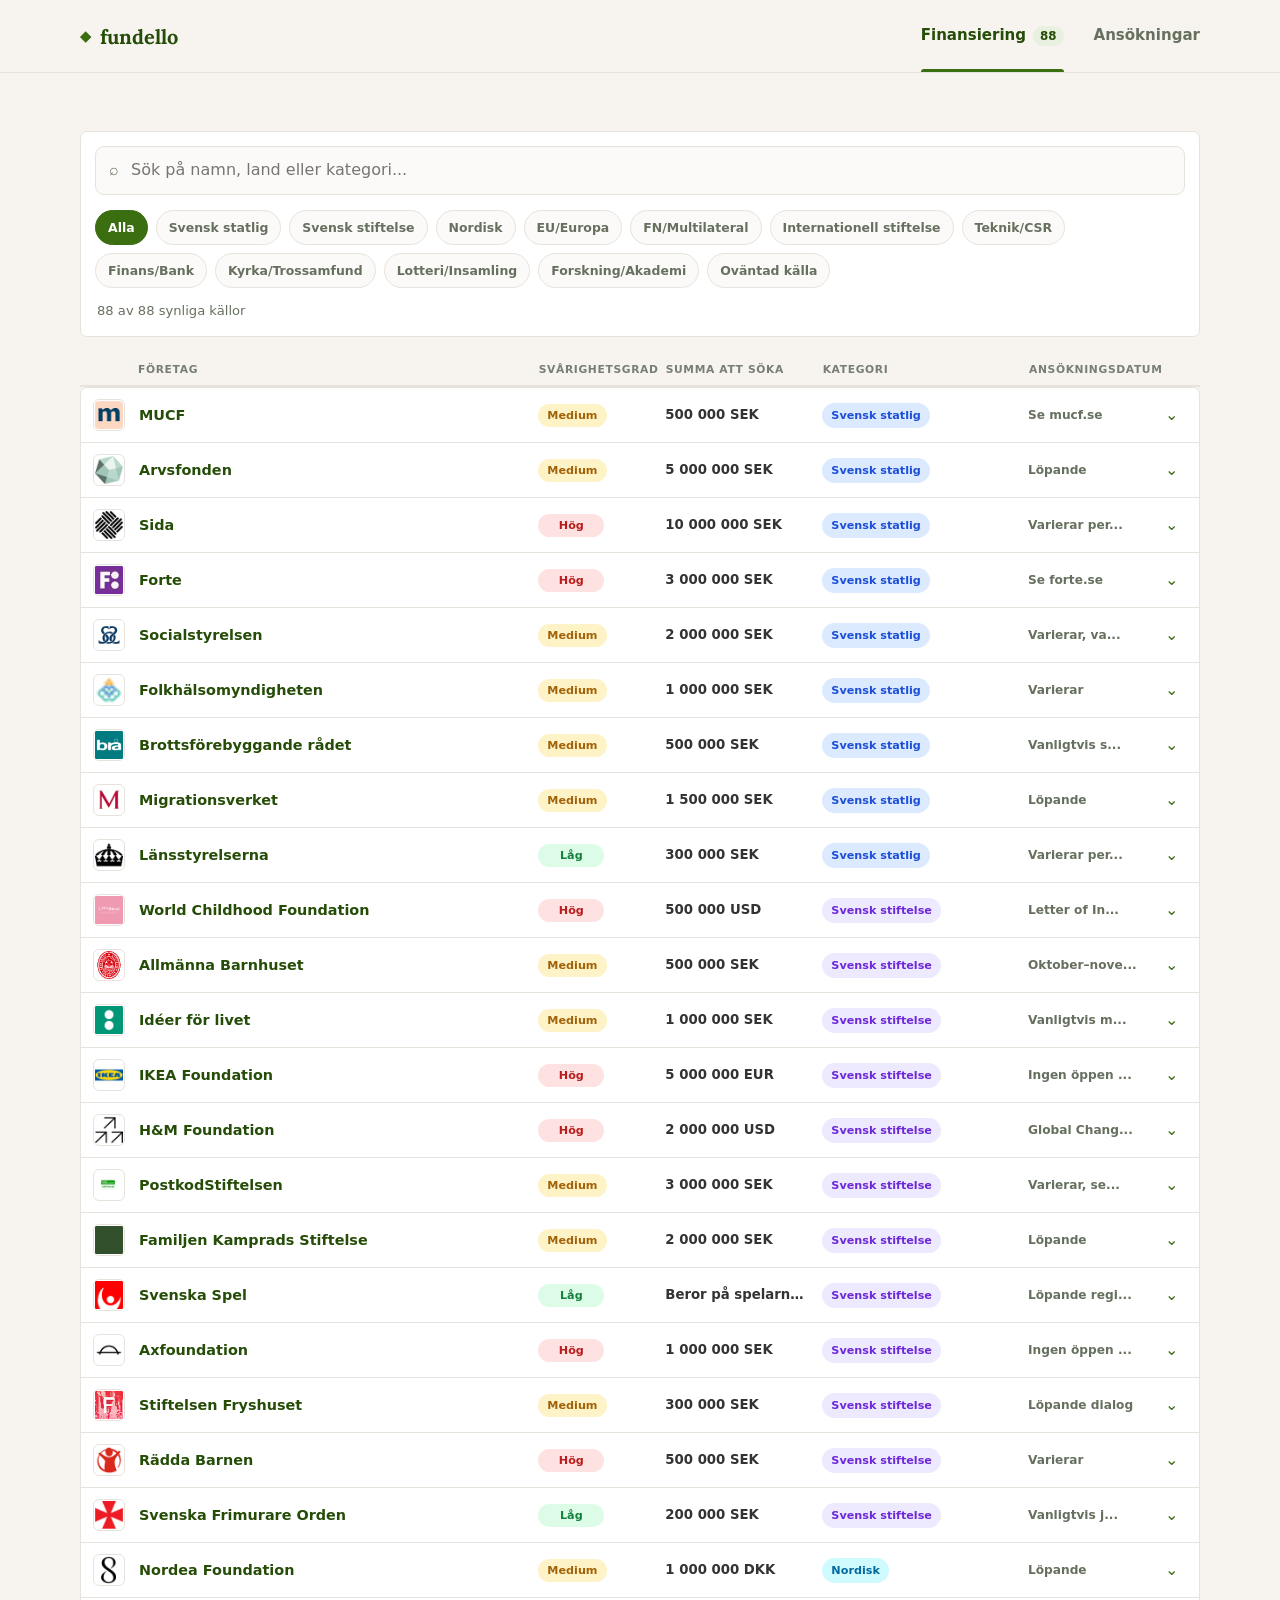
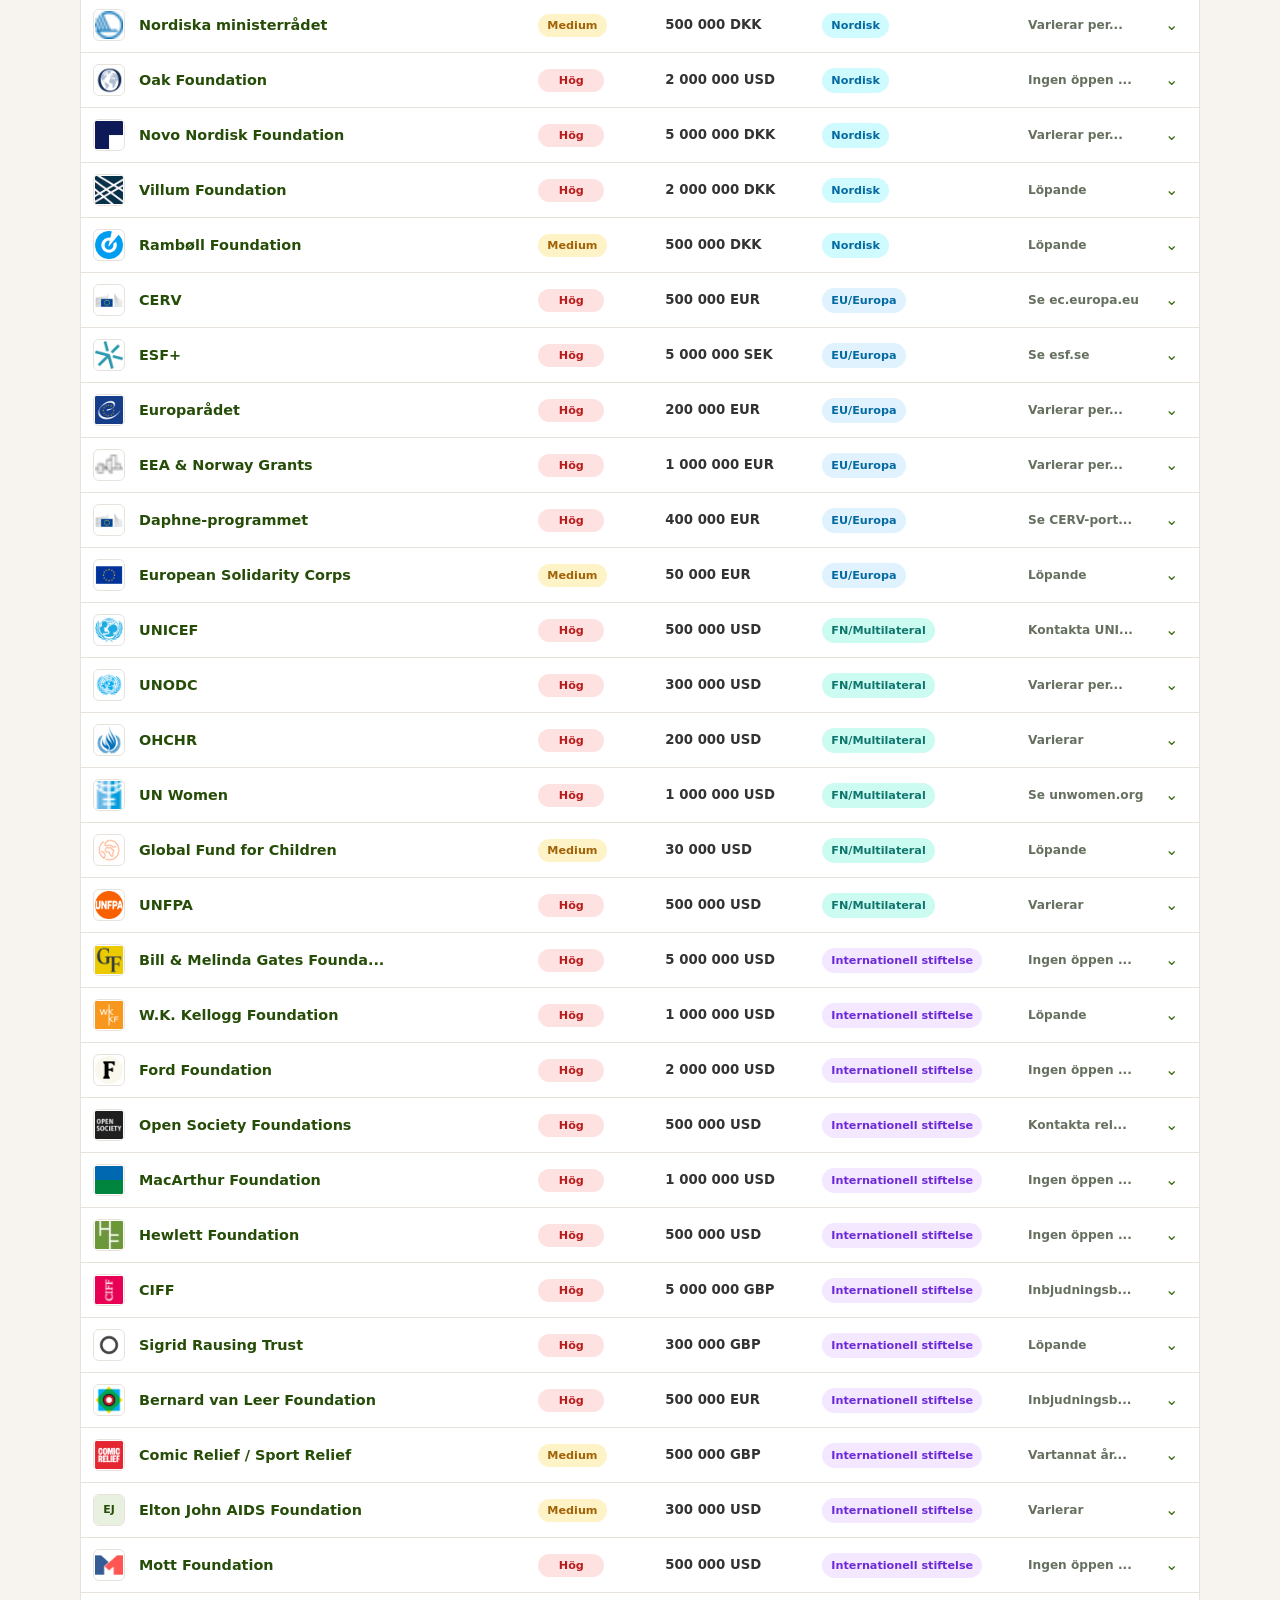
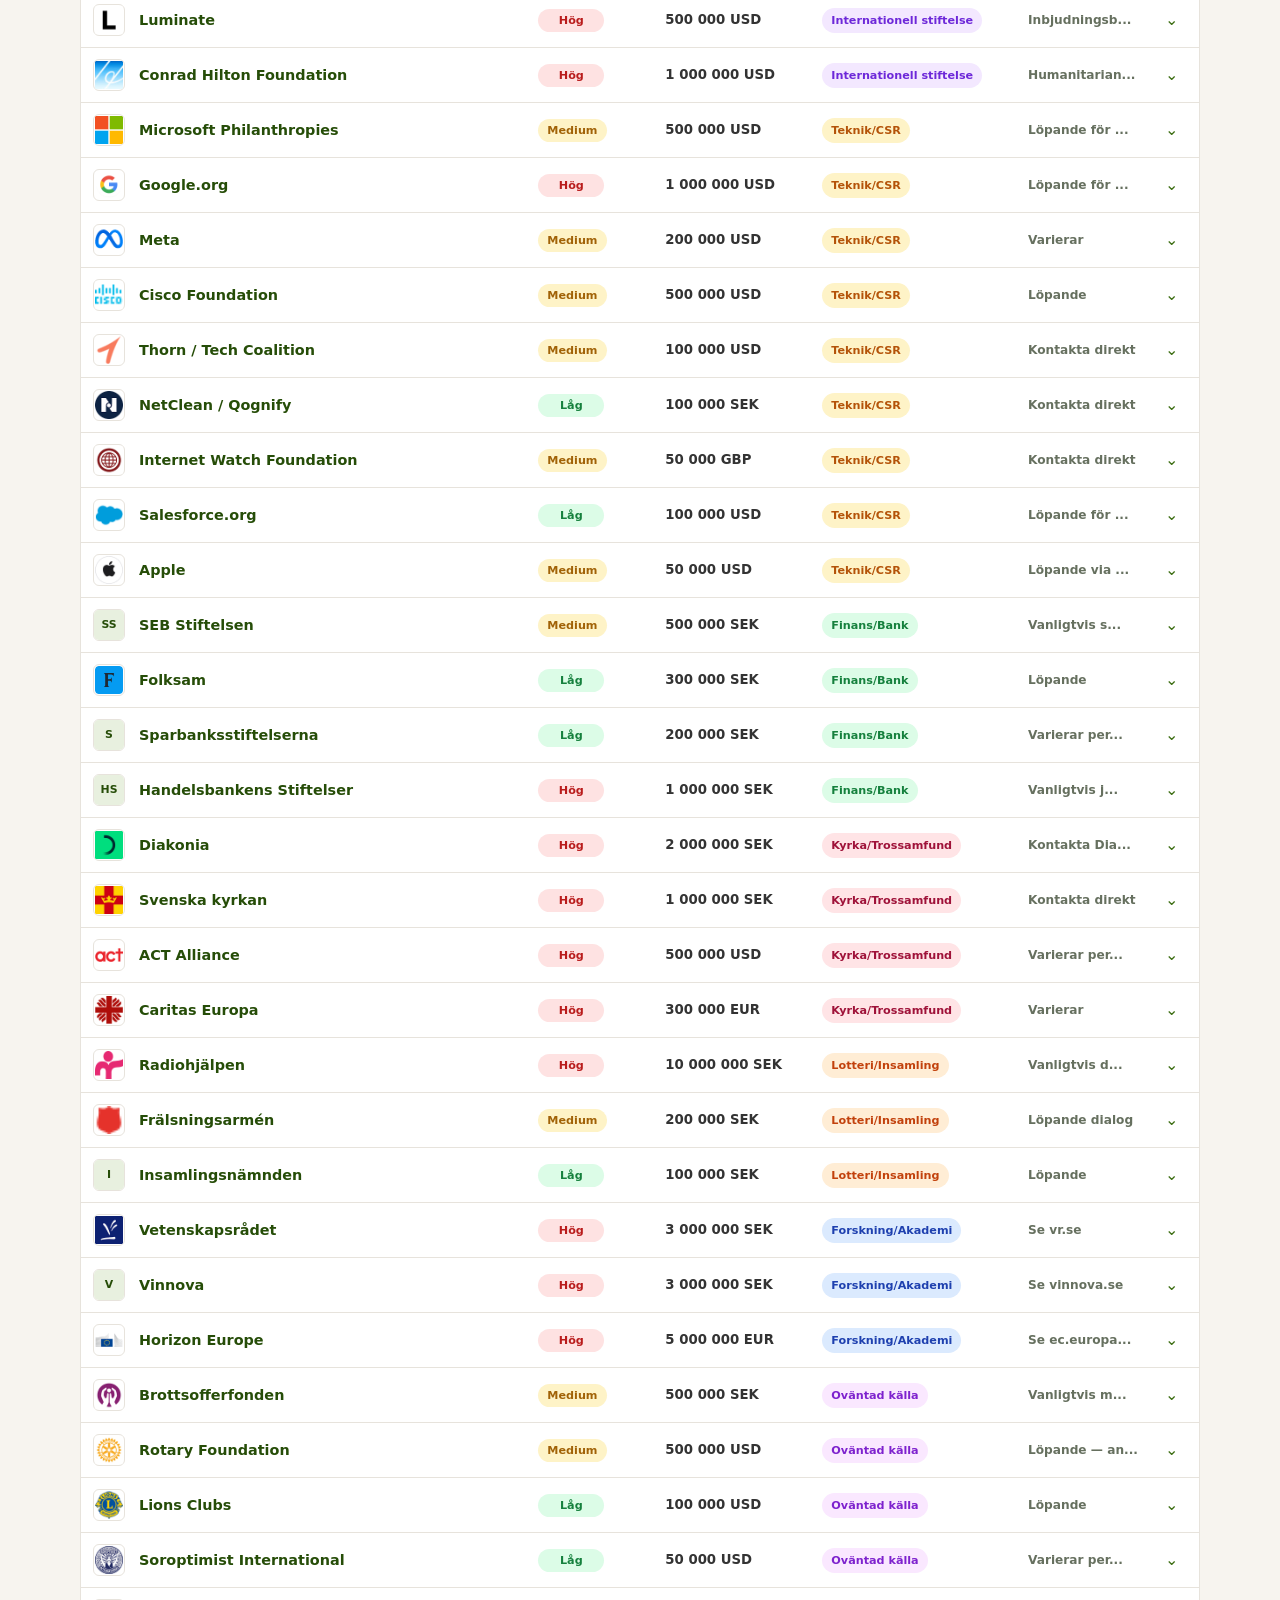
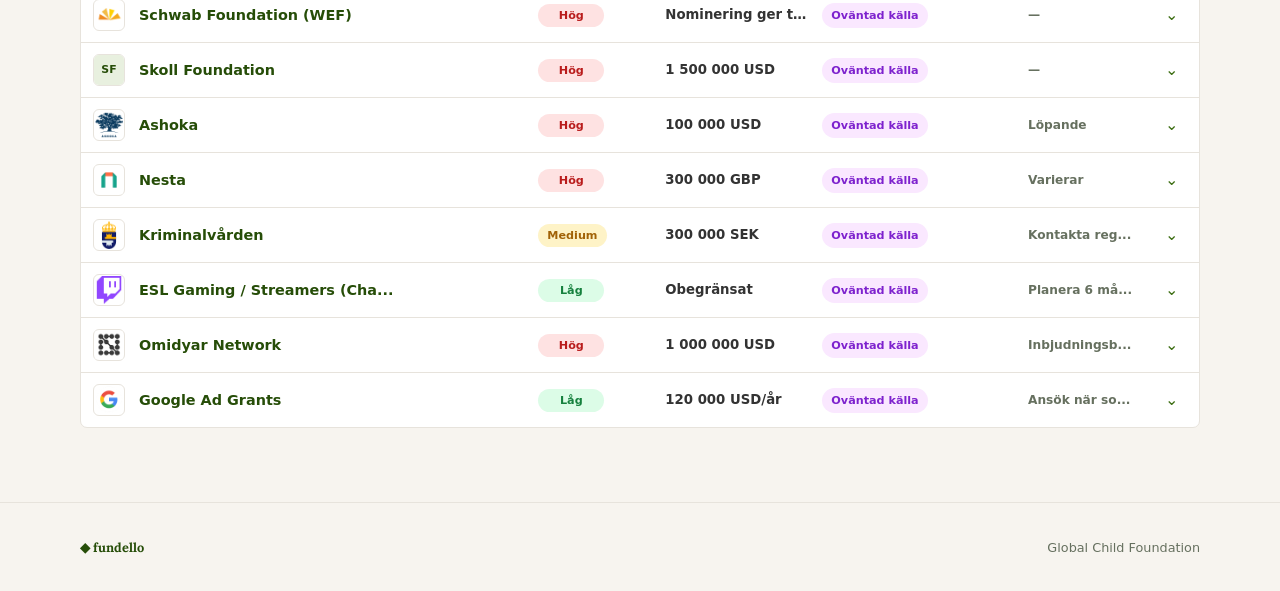
==== index.html @ 22948424 "Track not relevant applications and add favicon" ====
<!doctype html>
<html lang="sv">
<head>
  <meta charset="utf-8">
  <meta name="viewport" content="width=device-width, initial-scale=1">
  <meta name="description" content="Utforska finansieringskällor för Global Child Foundation.">
  <title>Fundello | Finansiering</title>
  <link rel="icon" href="assets/favicon.svg" type="image/svg+xml">
  <link rel="preconnect" href="https://fonts.googleapis.com">
  <link rel="preconnect" href="https://fonts.gstatic.com" crossorigin>
  <link href="https://fonts.googleapis.com/css2?family=Lora:wght@600;700&display=swap" rel="stylesheet">
  <link rel="stylesheet" href="style.css?v=20260608-2">
  <script src="app.js?v=20260608-2" defer></script>
</head>
<body data-page="funding">
  <header class="site-header">
    <nav class="nav container" aria-label="Huvudnavigation">
      <a class="brand" href="index.html"><span>◆</span> fundello</a>
      <button class="menu-toggle" type="button" aria-expanded="false" aria-controls="nav-links">Meny</button>
      <div class="nav-links" id="nav-links">
        <a class="active" href="index.html">Finansiering <span class="nav-count" data-source-count>–</span></a>
        <a href="applications.html">Ansökningar</a>
      </div>
    </nav>
  </header>

  <main class="container page-main">
    <section class="filter-panel" aria-label="Filtrera finansieringskällor">
      <label class="search-wrap">
        <span class="sr-only">Sök finansieringskälla</span>
        <span aria-hidden="true">⌕</span>
        <input id="source-search" type="search" placeholder="Sök på namn, land eller kategori..." autocomplete="off">
      </label>
      <div class="filter-chips" id="category-filters"></div>
      <div class="source-count-row">
        <p class="result-count" id="source-count">Laddar finansieringskällor...</p>
        <button class="restore-hidden" id="restore-hidden" type="button" hidden></button>
      </div>
    </section>

    <div class="funding-column-headings" aria-hidden="true">
      <span></span>
      <span>Företag</span>
      <span>Svårighetsgrad</span>
      <span>Summa att söka</span>
      <span>Kategori</span>
      <span>Ansökningsdatum</span>
      <span></span>
    </div>
    <section class="accordion-list funding-list" id="funding-list" aria-live="polite">
      <div class="skeleton accordion-item"></div><div class="skeleton accordion-item"></div>
    </section>
    <noscript><p class="notice">JavaScript behövs för att läsa och filtrera JSON-filen.</p></noscript>
  </main>

  <footer class="site-footer"><div class="container footer-inner"><span>◆ fundello</span><span>Global Child Foundation</span></div></footer>
</body>
</html>
---- style.css ----
:root {
  --bg: #f7f4ef;
  --surface: #fff;
  --ink: #1d2618;
  --muted: #66705f;
  --green: #3b6d11;
  --green-dark: #264d08;
  --green-soft: #e8f0df;
  --line: #e7e3dc;
  --shadow: 0 16px 45px rgba(44, 52, 36, .07);
}

* { box-sizing: border-box; }
html { scroll-behavior: smooth; }
body {
  margin: 0;
  color: var(--ink);
  background: var(--bg);
  font-family: system-ui, -apple-system, BlinkMacSystemFont, "Segoe UI", sans-serif;
  line-height: 1.55;
}
button, input { font: inherit; }
a { color: inherit; }
.container { width: min(1120px, calc(100% - 40px)); margin-inline: auto; }
.sr-only { position: absolute; width: 1px; height: 1px; padding: 0; margin: -1px; overflow: hidden; clip: rect(0,0,0,0); white-space: nowrap; border: 0; }

.site-header {
  position: sticky;
  top: 0;
  z-index: 20;
  background: rgba(247, 244, 239, .92);
  border-bottom: 1px solid rgba(231, 227, 220, .9);
  backdrop-filter: blur(14px);
}
.nav { min-height: 72px; display: flex; align-items: center; justify-content: space-between; gap: 32px; }
.brand { display: inline-flex; align-items: center; gap: 9px; color: var(--green-dark); text-decoration: none; font-family: Lora, Georgia, serif; font-size: 1.25rem; font-weight: 700; }
.brand span { color: var(--green); font-size: .9rem; }
.nav-links { align-self: stretch; display: flex; align-items: stretch; gap: 30px; }
.nav-links a { display: flex; align-items: center; gap: 7px; position: relative; color: var(--muted); text-decoration: none; font-size: .94rem; font-weight: 650; }
.nav-links a:hover, .nav-links a.active { color: var(--green-dark); }
.nav-links a.active::after { content: ""; position: absolute; right: 0; bottom: 0; left: 0; height: 3px; border-radius: 3px 3px 0 0; background: var(--green); }
.nav-count { min-width: 25px; padding: 1px 7px; border-radius: 99px; background: var(--green-soft); color: var(--green-dark); font-size: .74rem; text-align: center; }
.menu-toggle { display: none; border: 1px solid var(--line); border-radius: 8px; background: var(--surface); padding: 7px 11px; color: var(--green-dark); font-weight: 700; }

.hero { padding: 92px 0 70px; }
.hero h1, .page-intro h1 { max-width: 760px; margin: 8px 0 18px; font-family: Lora, Georgia, serif; font-size: clamp(2.45rem, 6vw, 4.9rem); line-height: 1.04; letter-spacing: -.045em; }
.hero h1 { text-wrap: balance; }
.hero-copy { max-width: 690px; margin: 0; color: var(--muted); font-size: clamp(1.05rem, 2vw, 1.25rem); }
.eyebrow { margin: 0; color: var(--green); font-size: .76rem; font-weight: 800; letter-spacing: .14em; text-transform: uppercase; }
.section { padding: 34px 0 52px; }
.section-heading { display: flex; justify-content: space-between; align-items: end; gap: 24px; margin-bottom: 22px; }
h2 { margin: 4px 0 0; font-family: Lora, Georgia, serif; font-size: clamp(1.65rem, 3vw, 2.15rem); letter-spacing: -.025em; }
.text-link { color: var(--green); font-weight: 750; text-decoration: none; }
.text-link:hover { text-decoration: underline; }

.kpi-grid { display: grid; grid-template-columns: repeat(4, 1fr); gap: 16px; }
.card, .news-card, .filter-panel {
  background: var(--surface);
  border: 1.5px solid var(--line);
  border-radius: 12px;
}
.kpi-card { min-height: 140px; padding: 21px; box-shadow: var(--shadow); }
.kpi-icon { display: grid; place-items: center; width: 34px; height: 34px; margin-bottom: 18px; border-radius: 9px; background: var(--green-soft); color: var(--green-dark); font-weight: 800; }
.kpi-label { display: block; color: var(--muted); font-size: .82rem; font-weight: 700; }
.kpi-value { display: block; margin-top: 3px; font-family: Lora, Georgia, serif; font-size: clamp(1.35rem, 2.3vw, 1.85rem); font-weight: 700; }

.news-list { display: grid; gap: 12px; }
.news-card { display: grid; grid-template-columns: auto 1fr auto; gap: 16px; align-items: start; padding: 20px 22px; transition: transform .18s ease, box-shadow .18s ease; }
.news-card:hover { transform: translateY(-2px); box-shadow: var(--shadow); }
.news-icon { display: grid; place-items: center; width: 40px; height: 40px; border-radius: 11px; background: var(--green-soft); color: var(--green-dark); }
.news-content h3 { margin: 0 0 5px; font-family: Lora, Georgia, serif; font-size: 1.03rem; }
.news-content p { margin: 0; color: var(--muted); font-size: .92rem; }
.news-meta { color: #858b80; font-size: .76rem; white-space: nowrap; }
.agent-label { display: inline-block; margin-top: 10px; color: var(--green); font-size: .72rem; font-weight: 800; letter-spacing: .06em; text-transform: uppercase; }

.page-main { min-height: calc(100vh - 160px); padding-top: 58px; padding-bottom: 74px; }
.page-intro { margin-bottom: 36px; }
.page-intro h1 { max-width: none; margin-bottom: 12px; font-size: clamp(2.3rem, 5vw, 4.1rem); }
.page-intro > p:last-child { max-width: 650px; margin: 0; color: var(--muted); font-size: 1.08rem; }
.filter-panel { margin-bottom: 18px; padding: 14px; border-radius: 7px; }
.filter-panel.compact { margin-top: 24px; }
.search-wrap { display: flex; align-items: center; gap: 10px; margin-bottom: 15px; padding: 10px 13px; border: 1.5px solid var(--line); border-radius: 9px; background: #fbfaf8; color: var(--muted); }
.search-wrap:focus-within { border-color: var(--green); box-shadow: 0 0 0 3px rgba(59,109,17,.1); }
.search-wrap input { width: 100%; border: 0; outline: 0; background: transparent; color: var(--ink); }
.filter-chips { display: flex; flex-wrap: wrap; gap: 8px; }
.filter-chip { border: 1px solid var(--line); border-radius: 999px; background: #fbfaf8; padding: 7px 12px; color: var(--muted); cursor: pointer; font-size: .78rem; font-weight: 700; transition: .16s ease; }
.filter-chip:hover { border-color: #b9c6ae; color: var(--green-dark); }
.filter-chip.active { border-color: var(--green); background: var(--green); color: #fff; }
.result-count { margin: 13px 2px 0; color: var(--muted); font-size: .82rem; }

.accordion-list { background: var(--surface); border: 1px solid var(--line); border-radius: 7px; overflow: hidden; }
.accordion-item { overflow: hidden; border-bottom: 1px solid var(--line); }
.accordion-item:last-child { border-bottom: 0; }
.accordion-header { width: 100%; display: grid; grid-template-columns: minmax(120px, auto) minmax(180px, 1fr) auto auto 24px; gap: 0 12px; align-items: center; border: 0; background: transparent; padding: 11px 12px; color: var(--ink); text-align: left; cursor: pointer; min-height: 54px; }
.funding-list .accordion-header, .funding-column-headings { grid-template-columns: 34px minmax(190px, 2fr) 115px minmax(120px, 145px) minmax(115px, 1fr) 125px 22px; }
.funding-column-headings { display: grid; gap: 0 12px; padding: 7px 12px; border-bottom: 2px solid var(--line); color: #777f72; font-size: .67rem; font-weight: 800; letter-spacing: .06em; text-transform: uppercase; }
.accordion-header:hover, .accordion-item.open .accordion-header { background: #f1f0ec; }
.accordion-item.source-applied .accordion-header { background: #ecfdf3; box-shadow: inset 3px 0 0 #16a34a; }
.accordion-item.source-applied .accordion-header:hover, .accordion-item.source-applied.open .accordion-header { background: #dcfce7; }
.accordion-item.source-status-applied .accordion-header { background: #f3f4f6; box-shadow: inset 3px 0 0 #6b7280; }
.accordion-item.source-status-applied .accordion-header:hover, .accordion-item.source-status-applied.open .accordion-header { background: #e5e7eb; }
.accordion-item.source-status-rejected .accordion-header { background: #fff1f2; box-shadow: inset 3px 0 0 #dc2626; }
.accordion-item.source-status-rejected .accordion-header:hover, .accordion-item.source-status-rejected.open .accordion-header { background: #fee2e2; }
.accordion-item.source-status-overdue .accordion-header { background: #fffbeb; box-shadow: inset 3px 0 0 #d97706; }
.accordion-item.source-status-overdue .accordion-header:hover, .accordion-item.source-status-overdue.open .accordion-header { background: #fef3c7; }
.accordion-title { min-width: 0; overflow: hidden; color: var(--green-dark); font-family: system-ui, -apple-system, BlinkMacSystemFont, "Segoe UI", sans-serif; font-size: .9rem; font-weight: 700; text-overflow: ellipsis; white-space: nowrap; }
.source-logo { position: relative; display: grid; width: 32px; height: 32px; place-items: center; overflow: hidden; border: 1px solid var(--line); border-radius: 6px; background: #fff; }
.source-logo img { position: relative; z-index: 2; width: 28px; height: 28px; object-fit: contain; opacity: 0; transition: opacity .16s ease; }
.source-logo.loaded img { opacity: 1; }
.source-logo-fallback { position: absolute; z-index: 1; inset: 0; display: grid; place-items: center; background: var(--green-soft); color: var(--green-dark); font-size: .68rem; font-weight: 850; }
.source-logo.loaded .source-logo-fallback { display: none; }
.accordion-amount { overflow: hidden; color: #333; font-size: .83rem; font-weight: 700; text-overflow: ellipsis; white-space: nowrap; }
.application-date { overflow: hidden; color: var(--muted); font-size: .76rem; font-weight: 650; text-overflow: ellipsis; white-space: nowrap; }
.accordion-meta { color: var(--muted); font-size: .82rem; white-space: nowrap; }
.accordion-column { min-width: 0; color: var(--muted); font-size: .78rem; line-height: 1.35; }
.column-label { display: block; margin-bottom: 2px; color: #8a9185; font-size: .62rem; font-weight: 800; letter-spacing: .06em; text-transform: uppercase; }
.difficulty-badge { display: inline-flex; min-width: 66px; justify-content: center; border-radius: 999px; padding: 4px 9px; font-size: .7rem; font-weight: 800; }
.difficulty-low { background: #dcfce7; color: #15803d; }
.difficulty-medium { background: #fef3c7; color: #a16207; }
.difficulty-high { background: #fee2e2; color: #b91c1c; }
.date-badge { display: inline-flex; width: fit-content; max-width: 100%; border-radius: 999px; padding: 4px 9px; font-size: .7rem; font-weight: 800; line-height: 1.35; }
.date-urgent { background: #fee2e2; color: #b91c1c; }
.date-soon { background: #ffedd5; color: #c2410c; }
.date-later { background: #dcfce7; color: #15803d; }
.date-rolling { background: #dbeafe; color: #1d4ed8; }
.date-unknown { background: #f3f4f6; color: #6b7280; }
.date-empty { color: #a2a79e; font-weight: 700; }
.accordion-chevron { color: var(--green); transition: transform .2s ease; }
.accordion-item.open .accordion-chevron { transform: rotate(180deg); }
.accordion-body { max-height: 0; overflow: hidden; transition: max-height .28s ease; }
.accordion-content { margin: 0; padding: 16px 18px 19px 58px; border-top: 1px dashed var(--line); background: #fafaf8; }
.source-applied .accordion-content { background: #f4fcf6; }
.source-status-control { display: grid; gap: 7px; margin-bottom: 16px; }
.source-status-label { color: var(--green-dark); font-size: .76rem; font-weight: 800; text-transform: uppercase; letter-spacing: .05em; }
.source-status-options { display: flex; flex-wrap: wrap; gap: 8px; }
.source-status-option { border: 1px solid var(--line); border-radius: 999px; background: #fff; padding: 8px 14px; color: var(--muted); cursor: pointer; font-weight: 800; }
.source-status-option:hover { border-color: #aab4a2; color: var(--ink); }
.status-choice-applied.selected { border-color: #9ca3af; background: #f3f4f6; color: #374151; }
.status-choice-granted.selected { border-color: #6ee7b7; background: #d1fae5; color: #047857; }
.status-choice-rejected.selected { border-color: #fca5a5; background: #fee2e2; color: #b91c1c; }
.status-choice-overdue.selected { border-color: #fcd34d; background: #fef3c7; color: #a16207; }
.status-choice-not_relevant { margin-left: auto; }
.status-choice-not_relevant:hover { border-color: #d1d5db; background: #f3f4f6; color: #4b5563; }
.source-status-control small { color: var(--muted); font-size: .69rem; }
.applied-amount { display: none; width: min(320px, 100%); margin: -8px 0 18px; }
.applied-amount.visible { display: grid; gap: 5px; }
.applied-amount > span:first-child { color: var(--green-dark); font-size: .76rem; font-weight: 800; }
.amount-input-wrap { display: flex; align-items: center; overflow: hidden; border: 1px solid #bbd5aa; border-radius: 6px; background: #fff; }
.amount-input-wrap:focus-within { border-color: var(--green); box-shadow: 0 0 0 3px rgba(59,109,17,.1); }
.amount-input-wrap input { min-width: 0; flex: 1; border: 0; outline: 0; padding: 9px 10px; background: transparent; color: var(--ink); font-weight: 700; }
.amount-input-wrap strong { padding: 0 10px; color: var(--muted); font-size: .75rem; }
.applied-amount small { color: var(--muted); font-size: .69rem; }
.detail-grid { display: grid; grid-template-columns: repeat(3, 1fr); gap: 14px; margin-bottom: 22px; }
.detail-label { display: block; color: var(--muted); font-size: .72rem; font-weight: 700; text-transform: uppercase; letter-spacing: .05em; }
.detail-value { display: block; margin-top: 3px; font-weight: 700; }
.detail-block { margin-top: 17px; }
.detail-block h4 { margin: 0 0 5px; color: var(--green-dark); font-size: .83rem; text-transform: uppercase; letter-spacing: .06em; }
.detail-block p { margin: 0; color: var(--muted); }
.action-row { display: flex; flex-wrap: wrap; gap: 15px; margin-top: 20px; }
.action-row a { color: var(--green); font-weight: 750; text-decoration: none; }
.action-row a:hover { text-decoration: underline; }
.empty-state, .error-state, .notice { padding: 28px; border: 1.5px dashed #cfc9bd; border-radius: 12px; color: var(--muted); text-align: center; }

.badge { display: inline-flex; width: fit-content; align-items: center; border-radius: 999px; padding: 4px 9px; font-size: .7rem; font-weight: 800; white-space: nowrap; }
.badge-statlig { background: #dbeafe; color: #1d4ed8; }
.badge-stiftelse { background: #ede9fe; color: #6d28d9; }
.badge-nordisk { background: #cffafe; color: #0369a1; }
.badge-eu { background: #e0f2fe; color: #0369a1; }
.badge-fn { background: #ccfbf1; color: #0f766e; }
.badge-intl { background: #f3e8ff; color: #6d28d9; }
.badge-teknik { background: #fef3c7; color: #b45309; }
.badge-finans { background: #dcfce7; color: #15803d; }
.badge-kyrka { background: #ffe4e6; color: #9f1239; }
.badge-lotteri { background: #ffedd5; color: #c2410c; }
.badge-forskning { background: #dbeafe; color: #1e40af; }
.badge-ovaentad { background: #fae8ff; color: #7e22ce; }
.status-applied { background: #f3f4f6; color: #4b5563; }
.status-granted { background: #d1fae5; color: #047857; }
.status-rejected { background: #fee2e2; color: #dc2626; }
.status-overdue { background: #fef3c7; color: #b45309; }
.status-not_relevant { background: #e5e7eb; color: #374151; }
.source-count-row { display: flex; justify-content: space-between; align-items: center; gap: 12px; }
.restore-hidden { border: 0; background: transparent; color: var(--green); cursor: pointer; font-size: .75rem; font-weight: 800; text-decoration: underline; text-underline-offset: 2px; }
.status-summary-grid { grid-template-columns: repeat(3, 1fr); margin-bottom: 24px; }
.status-summary-grid .kpi-card { min-height: 128px; }
.kpi-status-applied .kpi-icon { background: #f3f4f6; color: #4b5563; }
.kpi-status-granted .kpi-icon { background: #d1fae5; color: #047857; }
.kpi-status-rejected .kpi-icon { background: #fee2e2; color: #b91c1c; }
.kpi-status-overdue .kpi-icon { background: #fef3c7; color: #a16207; }
.kpi-status-not_relevant .kpi-icon { background: #e5e7eb; color: #374151; }
.status-filter-card { display: grid; gap: 2px; min-width: 135px; text-align: left; }
.status-filter-card strong { font-size: .82rem; }
.status-filter-card span { font-size: .68rem; font-weight: 650; opacity: .8; }
.application-status-group { display: grid; }
.application-status-group + .application-status-group { border-top: 6px solid var(--bg); }
.application-group-heading { display: grid; grid-template-columns: auto 1fr auto; gap: 10px; align-items: center; padding: 10px 13px; border-bottom: 1px solid var(--line); background: #f8f7f4; color: var(--muted); font-size: .78rem; }
.application-group-heading strong { color: var(--ink); }
.alert { display: flex; gap: 12px; align-items: center; margin-top: 18px; padding: 14px 17px; border: 1px solid #fed7aa; border-radius: 10px; background: #fff7ed; color: #9a4e0b; font-weight: 650; }

.skeleton { min-height: 120px; background: linear-gradient(90deg, #fff 20%, #f2eee8 50%, #fff 80%); background-size: 300% 100%; animation: shimmer 1.4s infinite; }
.skeleton.accordion-item { min-height: 64px; }
@keyframes shimmer { to { background-position: -300% 0; } }

.site-footer { border-top: 1px solid var(--line); color: var(--muted); font-size: .8rem; }
.footer-inner { min-height: 88px; display: flex; justify-content: space-between; align-items: center; gap: 24px; }
.footer-inner span:first-child { color: var(--green-dark); font-family: Lora, Georgia, serif; font-weight: 700; }

@media (max-width: 850px) {
  .kpi-grid { grid-template-columns: repeat(2, 1fr); }
  .accordion-header { grid-template-columns: auto 1fr auto 22px; }
  .funding-list .accordion-header { grid-template-columns: 34px minmax(0, 1fr) 105px 120px 110px 22px; }
  .funding-list .source-logo { grid-column: 1; }
  .funding-list .accordion-title { grid-column: 2; }
  .funding-list .accordion-column { grid-column: 3; }
  .funding-list .accordion-amount { grid-column: 4; }
  .funding-list .badge { display: none; }
  .funding-list .application-date { grid-column: 5; }
  .funding-list .accordion-chevron { grid-column: 6; }
  .funding-column-headings { display: none; }
  .detail-grid { grid-template-columns: repeat(2, 1fr); }
  .status-summary-grid { grid-template-columns: repeat(2, 1fr); }
}
@media (max-width: 640px) {
  .container { width: min(100% - 28px, 1120px); }
  .nav { min-height: 64px; flex-wrap: wrap; }
  .menu-toggle { display: block; }
  .nav-links { display: none; width: 100%; height: auto; flex-direction: column; gap: 0; padding-bottom: 12px; }
  .nav-links.open { display: flex; }
  .nav-links a { min-height: 42px; }
  .nav-links a.active::after { right: auto; width: 32px; }
  .hero { padding: 66px 0 42px; }
  .section { padding: 28px 0 38px; }
  .section-heading { align-items: start; flex-direction: column; gap: 8px; }
  .kpi-grid { grid-template-columns: 1fr; }
  .news-card { grid-template-columns: auto 1fr; padding: 17px; }
  .news-meta { grid-column: 2; }
  .page-main { padding-top: 42px; }
  .accordion-header { grid-template-columns: 1fr auto 20px; gap: 9px; padding: 15px; }
  .funding-list .accordion-header { grid-template-columns: 32px minmax(0, 1fr) 22px; grid-template-rows: auto auto; gap: 5px 10px; padding: 10px; }
  .funding-list .source-logo { grid-column: 1; grid-row: 1 / 3; }
  .accordion-header .badge { grid-column: 1 / -1; }
  .accordion-title { grid-column: 1; }
  .funding-list .accordion-title { grid-column: 2; grid-row: 1; }
  .accordion-amount { grid-column: 2; font-size: .84rem; }
  .funding-list .accordion-amount { grid-column: 2; grid-row: 2; color: var(--muted); font-size: .76rem; }
  .funding-list .application-date { display: none; }
  .accordion-chevron { grid-column: 3; }
  .funding-list .accordion-chevron { grid-column: 3; grid-row: 1 / 3; }
  .accordion-column { grid-column: 1 / -1; }
  .funding-list .accordion-column { display: none; }
  .accordion-content { margin: 0 15px; }
  .funding-list .accordion-content { margin: 0; padding: 15px; }
  .detail-grid { grid-template-columns: 1fr; }
  .status-summary-grid { grid-template-columns: 1fr; }
  .status-choice-not_relevant { margin-left: 0; }
  .footer-inner { align-items: start; flex-direction: column; justify-content: center; gap: 5px; }
}
@media (prefers-reduced-motion: reduce) {
  *, *::before, *::after { scroll-behavior: auto !important; transition-duration: .01ms !important; animation-duration: .01ms !important; animation-iteration-count: 1 !important; }
}
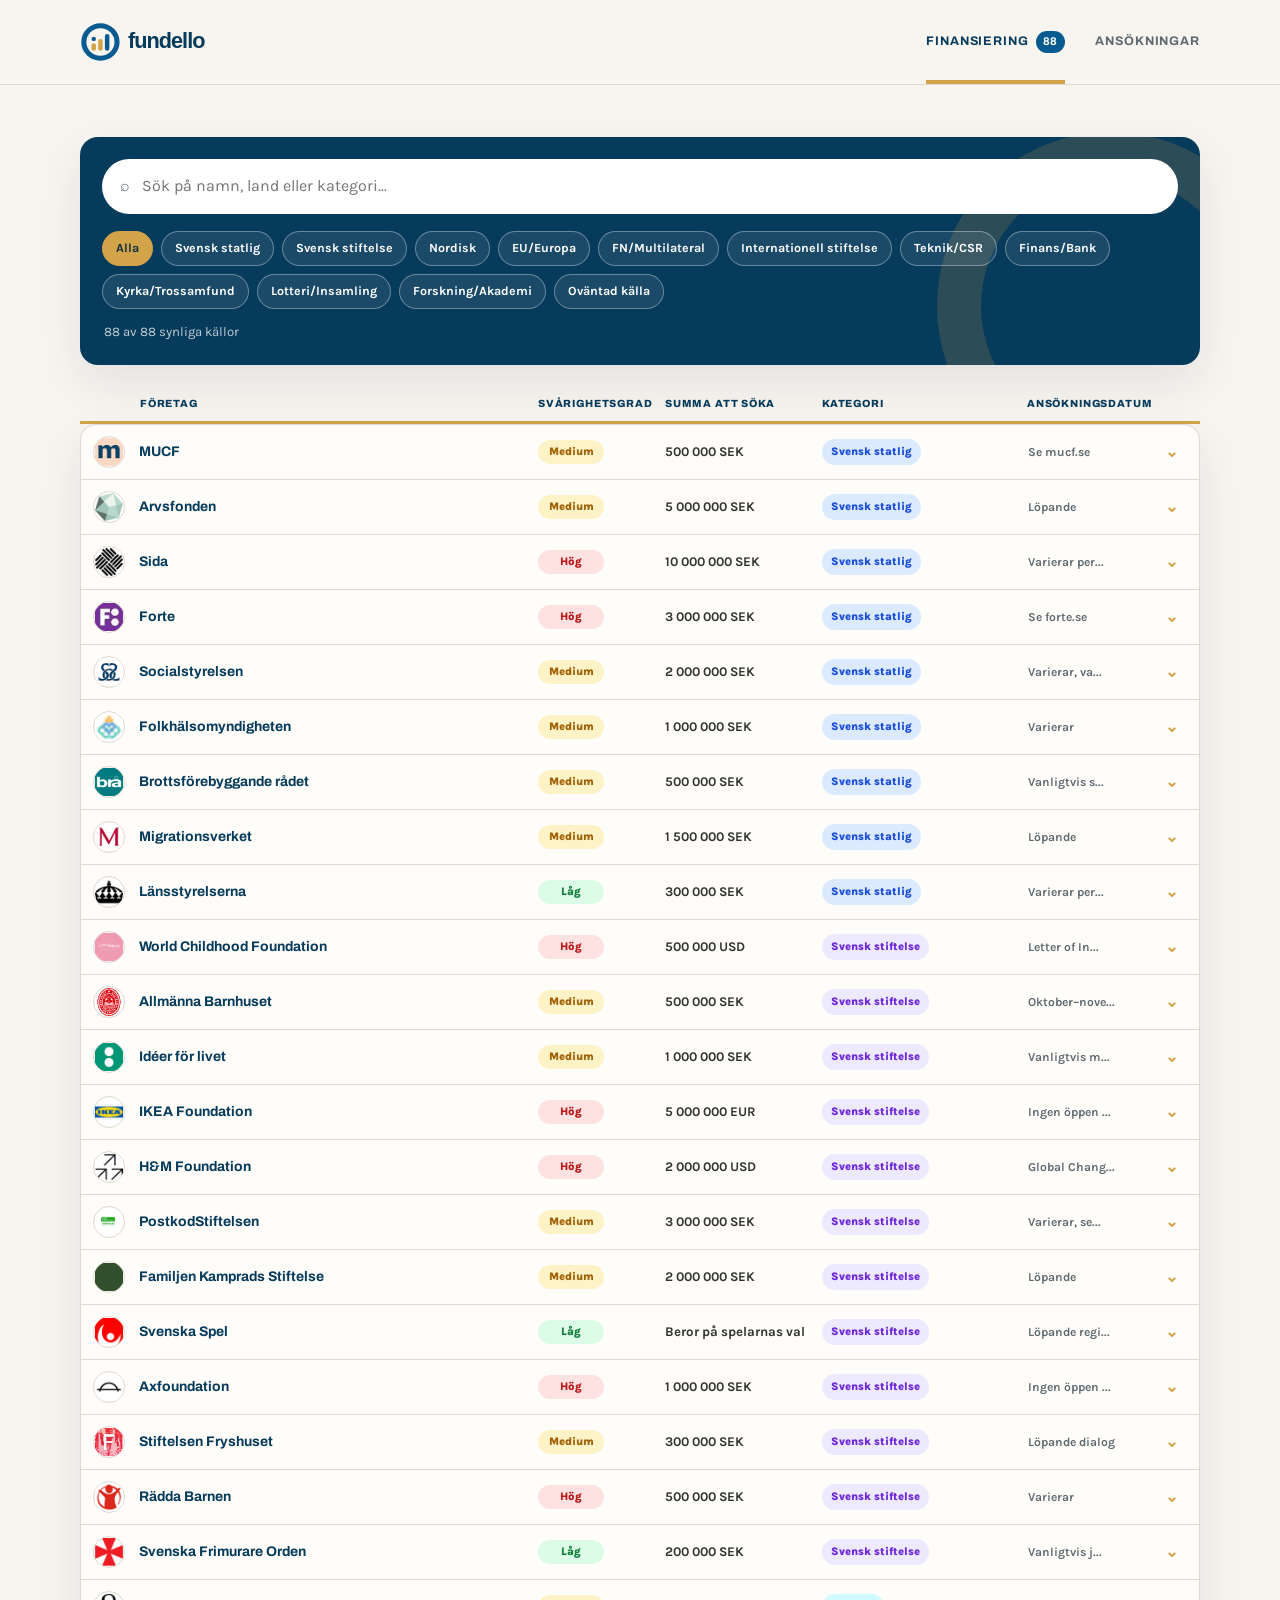
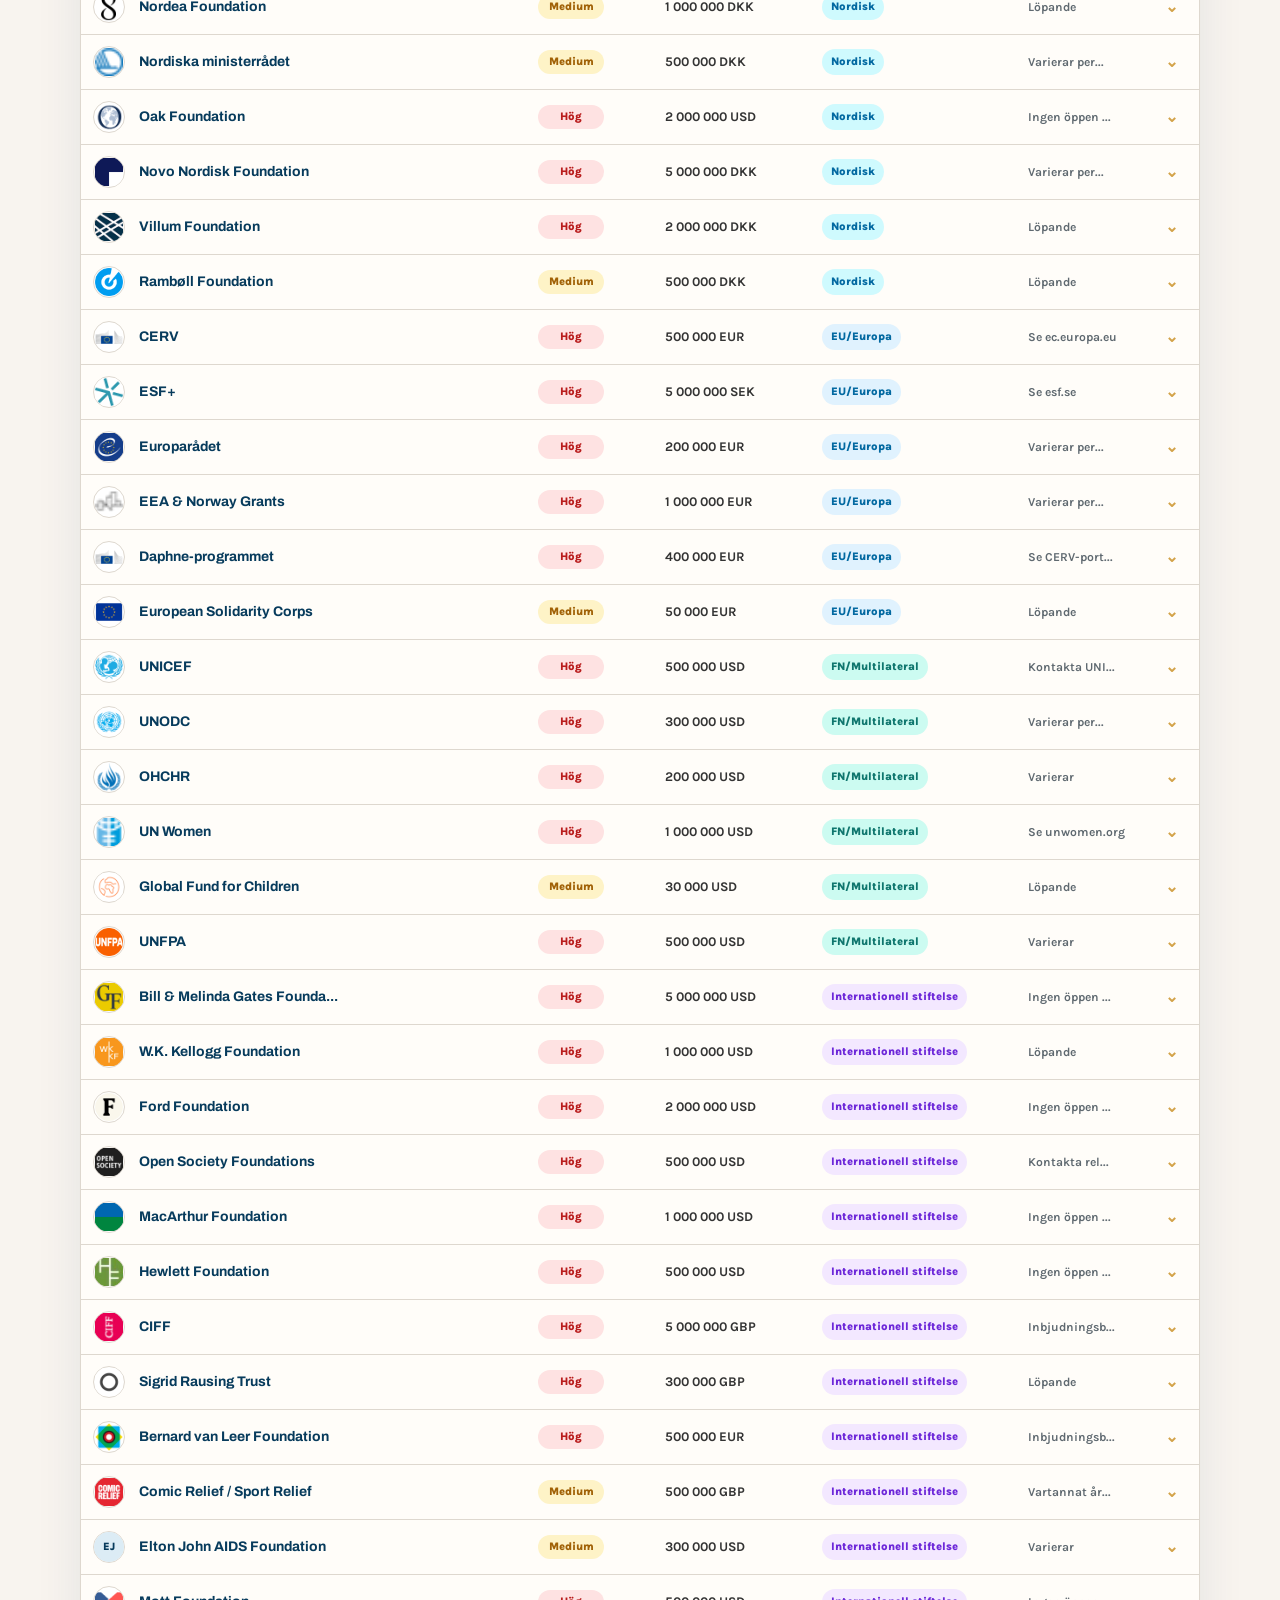
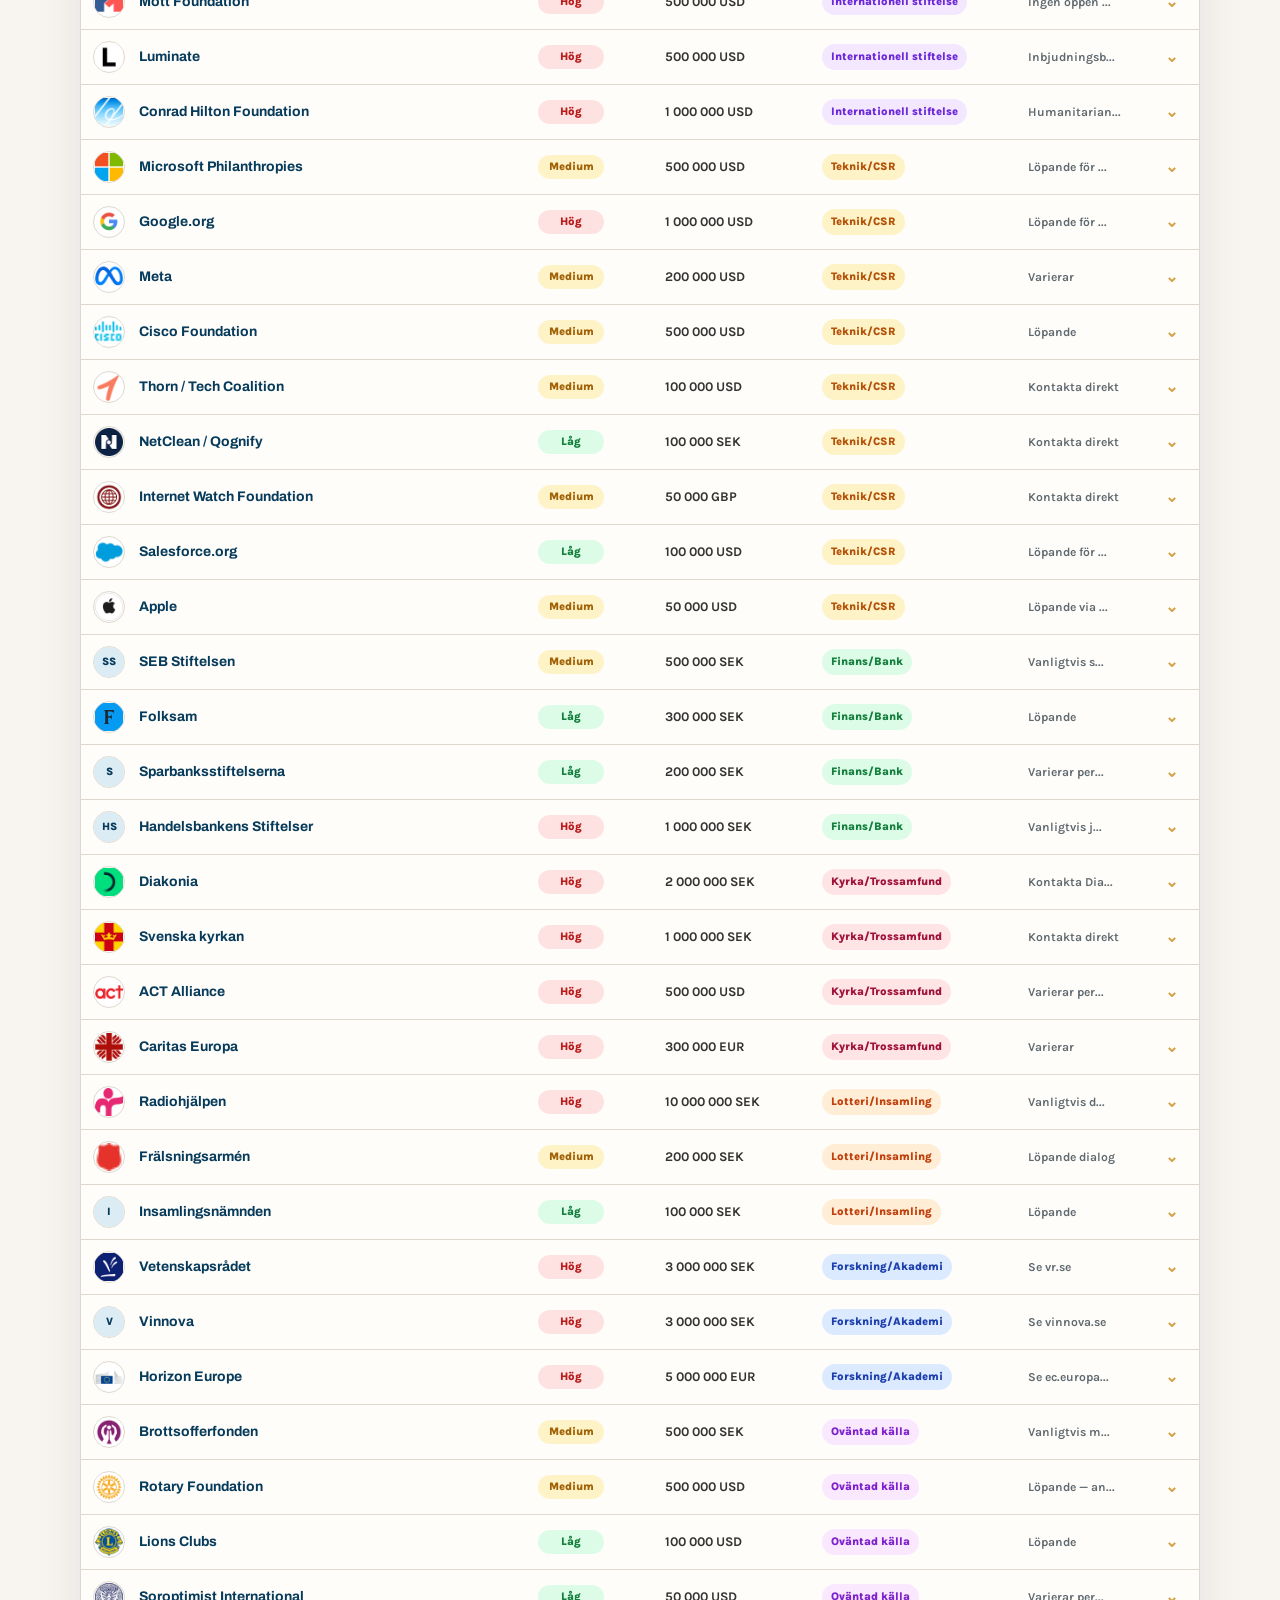
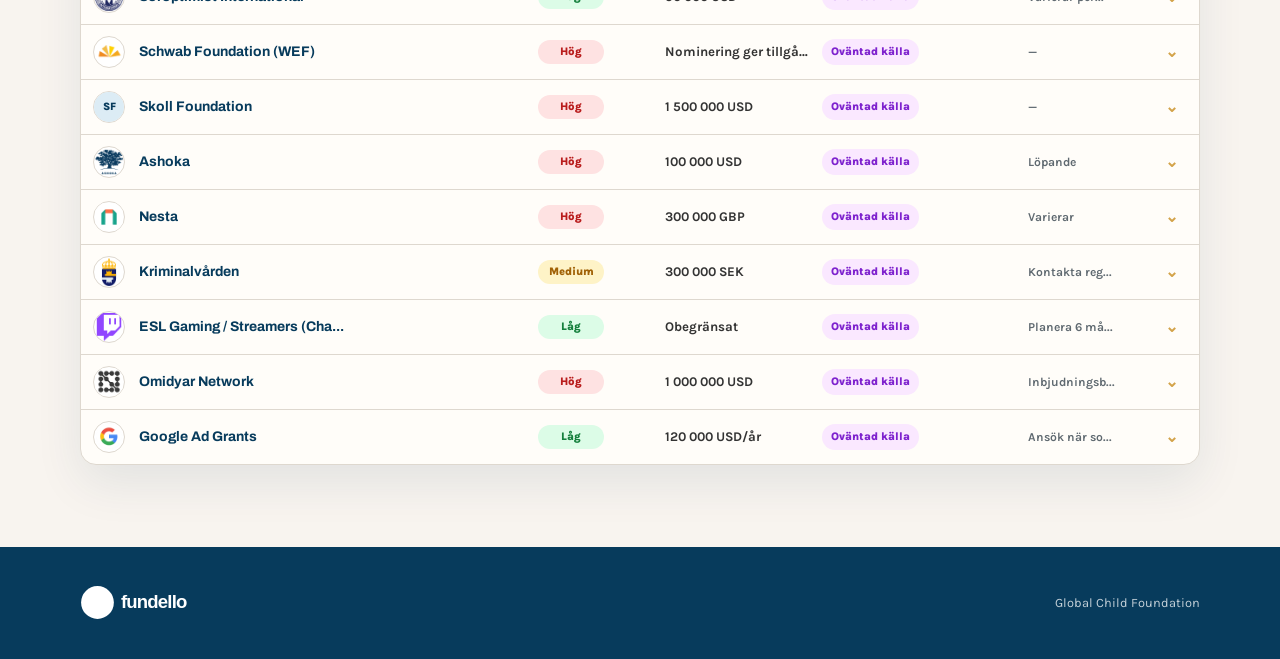
==== commit 652311b9: "Refresh Fundello visual identity" ====
--- a/index.html
+++ b/index.html
@@ -5,17 +5,17 @@
   <meta name="viewport" content="width=device-width, initial-scale=1">
   <meta name="description" content="Utforska finansieringskällor för Global Child Foundation.">
   <title>Fundello | Finansiering</title>
-  <link rel="icon" href="assets/favicon.svg" type="image/svg+xml">
+  <link rel="icon" href="assets/favicon.svg?v=2" type="image/svg+xml">
   <link rel="preconnect" href="https://fonts.googleapis.com">
   <link rel="preconnect" href="https://fonts.gstatic.com" crossorigin>
-  <link href="https://fonts.googleapis.com/css2?family=Lora:wght@600;700&display=swap" rel="stylesheet">
-  <link rel="stylesheet" href="style.css?v=20260608-2">
-  <script src="app.js?v=20260608-2" defer></script>
+  <link href="https://fonts.googleapis.com/css2?family=Archivo:wght@600;700;800&family=Karla:wght@400;500;600;700&display=swap" rel="stylesheet">
+  <link rel="stylesheet" href="style.css?v=20260608-4">
+  <script src="app.js?v=20260608-3" defer></script>
 </head>
 <body data-page="funding">
   <header class="site-header">
     <nav class="nav container" aria-label="Huvudnavigation">
-      <a class="brand" href="index.html"><span>◆</span> fundello</a>
+      <a class="brand" href="index.html"><img src="assets/fundello-logo.svg" alt="Fundello"></a>
       <button class="menu-toggle" type="button" aria-expanded="false" aria-controls="nav-links">Meny</button>
       <div class="nav-links" id="nav-links">
         <a class="active" href="index.html">Finansiering <span class="nav-count" data-source-count>–</span></a>
@@ -53,6 +53,6 @@
     <noscript><p class="notice">JavaScript behövs för att läsa och filtrera JSON-filen.</p></noscript>
   </main>
 
-  <footer class="site-footer"><div class="container footer-inner"><span>◆ fundello</span><span>Global Child Foundation</span></div></footer>
+  <footer class="site-footer"><div class="container footer-inner"><img src="assets/fundello-logo.svg" alt="Fundello"><span>Global Child Foundation</span></div></footer>
 </body>
 </html>
--- a/style.css
+++ b/style.css
@@ -1,13 +1,15 @@
 :root {
-  --bg: #f7f4ef;
-  --surface: #fff;
-  --ink: #1d2618;
-  --muted: #66705f;
-  --green: #3b6d11;
-  --green-dark: #264d08;
-  --green-soft: #e8f0df;
-  --line: #e7e3dc;
-  --shadow: 0 16px 45px rgba(44, 52, 36, .07);
+  --bg: #f8f4ef;
+  --surface: #fffdf9;
+  --ink: #122b3a;
+  --muted: #5f6970;
+  --green: #075b91;
+  --green-dark: #073b5c;
+  --green-soft: #dcecf5;
+  --gold: #d3a34a;
+  --gold-soft: #f7e9c8;
+  --line: #ded8cf;
+  --shadow: 0 18px 48px rgba(7, 59, 92, .09);
 }
 
 * { box-sizing: border-box; }
@@ -16,7 +18,7 @@
   margin: 0;
   color: var(--ink);
   background: var(--bg);
-  font-family: system-ui, -apple-system, BlinkMacSystemFont, "Segoe UI", sans-serif;
+  font-family: Karla, "Segoe UI", sans-serif;
   line-height: 1.55;
 }
 button, input { font: inherit; }
@@ -28,28 +30,28 @@
   position: sticky;
   top: 0;
   z-index: 20;
-  background: rgba(247, 244, 239, .92);
-  border-bottom: 1px solid rgba(231, 227, 220, .9);
+  background: rgba(248, 244, 239, .95);
+  border-bottom: 1px solid rgba(222, 216, 207, .9);
   backdrop-filter: blur(14px);
 }
-.nav { min-height: 72px; display: flex; align-items: center; justify-content: space-between; gap: 32px; }
-.brand { display: inline-flex; align-items: center; gap: 9px; color: var(--green-dark); text-decoration: none; font-family: Lora, Georgia, serif; font-size: 1.25rem; font-weight: 700; }
-.brand span { color: var(--green); font-size: .9rem; }
+.nav { min-height: 84px; display: flex; align-items: center; justify-content: space-between; gap: 32px; }
+.brand { display: inline-flex; align-items: center; text-decoration: none; }
+.brand img { display: block; width: 166px; height: auto; }
 .nav-links { align-self: stretch; display: flex; align-items: stretch; gap: 30px; }
-.nav-links a { display: flex; align-items: center; gap: 7px; position: relative; color: var(--muted); text-decoration: none; font-size: .94rem; font-weight: 650; }
+.nav-links a { display: flex; align-items: center; gap: 7px; position: relative; color: var(--muted); text-decoration: none; font-family: Archivo, sans-serif; font-size: .78rem; font-weight: 700; letter-spacing: .07em; text-transform: uppercase; }
 .nav-links a:hover, .nav-links a.active { color: var(--green-dark); }
-.nav-links a.active::after { content: ""; position: absolute; right: 0; bottom: 0; left: 0; height: 3px; border-radius: 3px 3px 0 0; background: var(--green); }
-.nav-count { min-width: 25px; padding: 1px 7px; border-radius: 99px; background: var(--green-soft); color: var(--green-dark); font-size: .74rem; text-align: center; }
+.nav-links a.active::after { content: ""; position: absolute; right: 0; bottom: 0; left: 0; height: 4px; background: var(--gold); }
+.nav-count { min-width: 25px; padding: 2px 7px; border-radius: 99px; background: var(--green); color: #fff; font-size: .7rem; text-align: center; }
 .menu-toggle { display: none; border: 1px solid var(--line); border-radius: 8px; background: var(--surface); padding: 7px 11px; color: var(--green-dark); font-weight: 700; }
 
 .hero { padding: 92px 0 70px; }
-.hero h1, .page-intro h1 { max-width: 760px; margin: 8px 0 18px; font-family: Lora, Georgia, serif; font-size: clamp(2.45rem, 6vw, 4.9rem); line-height: 1.04; letter-spacing: -.045em; }
+.hero h1, .page-intro h1 { max-width: 760px; margin: 8px 0 18px; font-family: Archivo, sans-serif; font-size: clamp(2.45rem, 6vw, 4.9rem); line-height: 1.02; letter-spacing: -.045em; }
 .hero h1 { text-wrap: balance; }
 .hero-copy { max-width: 690px; margin: 0; color: var(--muted); font-size: clamp(1.05rem, 2vw, 1.25rem); }
 .eyebrow { margin: 0; color: var(--green); font-size: .76rem; font-weight: 800; letter-spacing: .14em; text-transform: uppercase; }
 .section { padding: 34px 0 52px; }
 .section-heading { display: flex; justify-content: space-between; align-items: end; gap: 24px; margin-bottom: 22px; }
-h2 { margin: 4px 0 0; font-family: Lora, Georgia, serif; font-size: clamp(1.65rem, 3vw, 2.15rem); letter-spacing: -.025em; }
+h2 { margin: 4px 0 0; font-family: Archivo, sans-serif; font-size: clamp(1.65rem, 3vw, 2.15rem); letter-spacing: -.035em; }
 .text-link { color: var(--green); font-weight: 750; text-decoration: none; }
 .text-link:hover { text-decoration: underline; }
 
@@ -57,44 +59,46 @@
 .card, .news-card, .filter-panel {
   background: var(--surface);
   border: 1.5px solid var(--line);
-  border-radius: 12px;
+  border-radius: 18px;
 }
 .kpi-card { min-height: 140px; padding: 21px; box-shadow: var(--shadow); }
-.kpi-icon { display: grid; place-items: center; width: 34px; height: 34px; margin-bottom: 18px; border-radius: 9px; background: var(--green-soft); color: var(--green-dark); font-weight: 800; }
+.kpi-icon { display: grid; place-items: center; width: 38px; height: 38px; margin-bottom: 18px; border-radius: 50%; background: var(--gold-soft); color: var(--green-dark); font-family: Archivo, sans-serif; font-weight: 800; }
 .kpi-label { display: block; color: var(--muted); font-size: .82rem; font-weight: 700; }
-.kpi-value { display: block; margin-top: 3px; font-family: Lora, Georgia, serif; font-size: clamp(1.35rem, 2.3vw, 1.85rem); font-weight: 700; }
+.kpi-value { display: block; margin-top: 3px; font-family: Archivo, sans-serif; font-size: clamp(1.35rem, 2.3vw, 1.85rem); font-weight: 800; letter-spacing: -.035em; }
 
 .news-list { display: grid; gap: 12px; }
 .news-card { display: grid; grid-template-columns: auto 1fr auto; gap: 16px; align-items: start; padding: 20px 22px; transition: transform .18s ease, box-shadow .18s ease; }
 .news-card:hover { transform: translateY(-2px); box-shadow: var(--shadow); }
 .news-icon { display: grid; place-items: center; width: 40px; height: 40px; border-radius: 11px; background: var(--green-soft); color: var(--green-dark); }
-.news-content h3 { margin: 0 0 5px; font-family: Lora, Georgia, serif; font-size: 1.03rem; }
+.news-content h3 { margin: 0 0 5px; font-family: Archivo, sans-serif; font-size: 1.03rem; }
 .news-content p { margin: 0; color: var(--muted); font-size: .92rem; }
 .news-meta { color: #858b80; font-size: .76rem; white-space: nowrap; }
 .agent-label { display: inline-block; margin-top: 10px; color: var(--green); font-size: .72rem; font-weight: 800; letter-spacing: .06em; text-transform: uppercase; }
 
-.page-main { min-height: calc(100vh - 160px); padding-top: 58px; padding-bottom: 74px; }
+.page-main { min-height: calc(100vh - 172px); padding-top: 52px; padding-bottom: 82px; }
 .page-intro { margin-bottom: 36px; }
 .page-intro h1 { max-width: none; margin-bottom: 12px; font-size: clamp(2.3rem, 5vw, 4.1rem); }
 .page-intro > p:last-child { max-width: 650px; margin: 0; color: var(--muted); font-size: 1.08rem; }
-.filter-panel { margin-bottom: 18px; padding: 14px; border-radius: 7px; }
+.filter-panel { position: relative; overflow: hidden; margin-bottom: 22px; padding: 22px; border: 0; border-radius: 18px; background: var(--green-dark); box-shadow: var(--shadow); }
+.filter-panel::after { content: ""; position: absolute; right: -85px; bottom: -115px; width: 260px; height: 260px; border: 44px solid rgba(211, 163, 74, .18); border-radius: 50%; pointer-events: none; }
+.filter-panel > * { position: relative; z-index: 1; }
 .filter-panel.compact { margin-top: 24px; }
-.search-wrap { display: flex; align-items: center; gap: 10px; margin-bottom: 15px; padding: 10px 13px; border: 1.5px solid var(--line); border-radius: 9px; background: #fbfaf8; color: var(--muted); }
-.search-wrap:focus-within { border-color: var(--green); box-shadow: 0 0 0 3px rgba(59,109,17,.1); }
+.search-wrap { display: flex; align-items: center; gap: 10px; margin-bottom: 17px; padding: 12px 16px; border: 2px solid transparent; border-radius: 999px; background: #fff; color: var(--muted); }
+.search-wrap:focus-within { border-color: var(--gold); box-shadow: 0 0 0 4px rgba(211,163,74,.2); }
 .search-wrap input { width: 100%; border: 0; outline: 0; background: transparent; color: var(--ink); }
 .filter-chips { display: flex; flex-wrap: wrap; gap: 8px; }
-.filter-chip { border: 1px solid var(--line); border-radius: 999px; background: #fbfaf8; padding: 7px 12px; color: var(--muted); cursor: pointer; font-size: .78rem; font-weight: 700; transition: .16s ease; }
-.filter-chip:hover { border-color: #b9c6ae; color: var(--green-dark); }
-.filter-chip.active { border-color: var(--green); background: var(--green); color: #fff; }
-.result-count { margin: 13px 2px 0; color: var(--muted); font-size: .82rem; }
-
-.accordion-list { background: var(--surface); border: 1px solid var(--line); border-radius: 7px; overflow: hidden; }
+.filter-chip { border: 1px solid rgba(255,255,255,.34); border-radius: 999px; background: rgba(255,255,255,.08); padding: 7px 13px; color: #fff; cursor: pointer; font-size: .78rem; font-weight: 700; transition: .16s ease; }
+.filter-chip:hover { border-color: var(--gold); background: rgba(255,255,255,.15); color: #fff; }
+.filter-chip.active { border-color: var(--gold); background: var(--gold); color: #102e42; }
+.result-count { margin: 13px 2px 0; color: rgba(255,255,255,.75); font-size: .82rem; }
+
+.accordion-list { background: var(--surface); border: 1px solid var(--line); border-radius: 16px; overflow: hidden; box-shadow: var(--shadow); }
 .accordion-item { overflow: hidden; border-bottom: 1px solid var(--line); }
 .accordion-item:last-child { border-bottom: 0; }
 .accordion-header { width: 100%; display: grid; grid-template-columns: minmax(120px, auto) minmax(180px, 1fr) auto auto 24px; gap: 0 12px; align-items: center; border: 0; background: transparent; padding: 11px 12px; color: var(--ink); text-align: left; cursor: pointer; min-height: 54px; }
 .funding-list .accordion-header, .funding-column-headings { grid-template-columns: 34px minmax(190px, 2fr) 115px minmax(120px, 145px) minmax(115px, 1fr) 125px 22px; }
-.funding-column-headings { display: grid; gap: 0 12px; padding: 7px 12px; border-bottom: 2px solid var(--line); color: #777f72; font-size: .67rem; font-weight: 800; letter-spacing: .06em; text-transform: uppercase; }
-.accordion-header:hover, .accordion-item.open .accordion-header { background: #f1f0ec; }
+.funding-column-headings { display: grid; gap: 0 12px; padding: 9px 14px; border-bottom: 3px solid var(--gold); color: var(--green-dark); font-family: Archivo, sans-serif; font-size: .65rem; font-weight: 800; letter-spacing: .08em; text-transform: uppercase; }
+.accordion-header:hover, .accordion-item.open .accordion-header { background: #f0f6f9; }
 .accordion-item.source-applied .accordion-header { background: #ecfdf3; box-shadow: inset 3px 0 0 #16a34a; }
 .accordion-item.source-applied .accordion-header:hover, .accordion-item.source-applied.open .accordion-header { background: #dcfce7; }
 .accordion-item.source-status-applied .accordion-header { background: #f3f4f6; box-shadow: inset 3px 0 0 #6b7280; }
@@ -103,8 +107,8 @@
 .accordion-item.source-status-rejected .accordion-header:hover, .accordion-item.source-status-rejected.open .accordion-header { background: #fee2e2; }
 .accordion-item.source-status-overdue .accordion-header { background: #fffbeb; box-shadow: inset 3px 0 0 #d97706; }
 .accordion-item.source-status-overdue .accordion-header:hover, .accordion-item.source-status-overdue.open .accordion-header { background: #fef3c7; }
-.accordion-title { min-width: 0; overflow: hidden; color: var(--green-dark); font-family: system-ui, -apple-system, BlinkMacSystemFont, "Segoe UI", sans-serif; font-size: .9rem; font-weight: 700; text-overflow: ellipsis; white-space: nowrap; }
-.source-logo { position: relative; display: grid; width: 32px; height: 32px; place-items: center; overflow: hidden; border: 1px solid var(--line); border-radius: 6px; background: #fff; }
+.accordion-title { min-width: 0; overflow: hidden; color: var(--green-dark); font-family: Archivo, sans-serif; font-size: .87rem; font-weight: 700; text-overflow: ellipsis; white-space: nowrap; }
+.source-logo { position: relative; display: grid; width: 32px; height: 32px; place-items: center; overflow: hidden; border: 1px solid var(--line); border-radius: 50%; background: #fff; }
 .source-logo img { position: relative; z-index: 2; width: 28px; height: 28px; object-fit: contain; opacity: 0; transition: opacity .16s ease; }
 .source-logo.loaded img { opacity: 1; }
 .source-logo-fallback { position: absolute; z-index: 1; inset: 0; display: grid; place-items: center; background: var(--green-soft); color: var(--green-dark); font-size: .68rem; font-weight: 850; }
@@ -125,16 +129,16 @@
 .date-rolling { background: #dbeafe; color: #1d4ed8; }
 .date-unknown { background: #f3f4f6; color: #6b7280; }
 .date-empty { color: #a2a79e; font-weight: 700; }
-.accordion-chevron { color: var(--green); transition: transform .2s ease; }
+.accordion-chevron { color: var(--gold); font-weight: 900; transition: transform .2s ease; }
 .accordion-item.open .accordion-chevron { transform: rotate(180deg); }
 .accordion-body { max-height: 0; overflow: hidden; transition: max-height .28s ease; }
-.accordion-content { margin: 0; padding: 16px 18px 19px 58px; border-top: 1px dashed var(--line); background: #fafaf8; }
+.accordion-content { margin: 0; padding: 20px 22px 23px 58px; border-top: 1px solid var(--line); background: #f6fafc; }
 .source-applied .accordion-content { background: #f4fcf6; }
 .source-status-control { display: grid; gap: 7px; margin-bottom: 16px; }
 .source-status-label { color: var(--green-dark); font-size: .76rem; font-weight: 800; text-transform: uppercase; letter-spacing: .05em; }
 .source-status-options { display: flex; flex-wrap: wrap; gap: 8px; }
-.source-status-option { border: 1px solid var(--line); border-radius: 999px; background: #fff; padding: 8px 14px; color: var(--muted); cursor: pointer; font-weight: 800; }
-.source-status-option:hover { border-color: #aab4a2; color: var(--ink); }
+.source-status-option { border: 1px solid var(--line); border-radius: 999px; background: #fff; padding: 8px 14px; color: var(--muted); cursor: pointer; font-family: Archivo, sans-serif; font-size: .78rem; font-weight: 700; }
+.source-status-option:hover { border-color: var(--green); color: var(--green-dark); }
 .status-choice-applied.selected { border-color: #9ca3af; background: #f3f4f6; color: #374151; }
 .status-choice-granted.selected { border-color: #6ee7b7; background: #d1fae5; color: #047857; }
 .status-choice-rejected.selected { border-color: #fca5a5; background: #fee2e2; color: #b91c1c; }
@@ -145,8 +149,8 @@
 .applied-amount { display: none; width: min(320px, 100%); margin: -8px 0 18px; }
 .applied-amount.visible { display: grid; gap: 5px; }
 .applied-amount > span:first-child { color: var(--green-dark); font-size: .76rem; font-weight: 800; }
-.amount-input-wrap { display: flex; align-items: center; overflow: hidden; border: 1px solid #bbd5aa; border-radius: 6px; background: #fff; }
-.amount-input-wrap:focus-within { border-color: var(--green); box-shadow: 0 0 0 3px rgba(59,109,17,.1); }
+.amount-input-wrap { display: flex; align-items: center; overflow: hidden; border: 1px solid #9fc2d6; border-radius: 999px; background: #fff; }
+.amount-input-wrap:focus-within { border-color: var(--green); box-shadow: 0 0 0 3px rgba(7,91,145,.12); }
 .amount-input-wrap input { min-width: 0; flex: 1; border: 0; outline: 0; padding: 9px 10px; background: transparent; color: var(--ink); font-weight: 700; }
 .amount-input-wrap strong { padding: 0 10px; color: var(--muted); font-size: .75rem; }
 .applied-amount small { color: var(--muted); font-size: .69rem; }
@@ -180,7 +184,7 @@
 .status-overdue { background: #fef3c7; color: #b45309; }
 .status-not_relevant { background: #e5e7eb; color: #374151; }
 .source-count-row { display: flex; justify-content: space-between; align-items: center; gap: 12px; }
-.restore-hidden { border: 0; background: transparent; color: var(--green); cursor: pointer; font-size: .75rem; font-weight: 800; text-decoration: underline; text-underline-offset: 2px; }
+.restore-hidden { border: 0; background: transparent; color: #fff; cursor: pointer; font-size: .75rem; font-weight: 800; text-decoration: underline; text-decoration-color: var(--gold); text-underline-offset: 3px; }
 .status-summary-grid { grid-template-columns: repeat(3, 1fr); margin-bottom: 24px; }
 .status-summary-grid .kpi-card { min-height: 128px; }
 .kpi-status-applied .kpi-icon { background: #f3f4f6; color: #4b5563; }
@@ -191,6 +195,11 @@
 .status-filter-card { display: grid; gap: 2px; min-width: 135px; text-align: left; }
 .status-filter-card strong { font-size: .82rem; }
 .status-filter-card span { font-size: .68rem; font-weight: 650; opacity: .8; }
+.application-toolbar { display: flex; flex-wrap: wrap; justify-content: space-between; align-items: center; gap: 16px; }
+.reset-all-button { border: 1px solid #fecaca; border-radius: 999px; background: #fff; padding: 8px 14px; color: #b91c1c; cursor: pointer; font-size: .75rem; font-weight: 800; }
+.reset-all-button:hover { background: #fef2f2; border-color: #f87171; }
+.reset-status-option { border-color: #fecaca; color: #b91c1c; }
+.reset-status-option:hover { border-color: #f87171; background: #fef2f2; color: #991b1b; }
 .application-status-group { display: grid; }
 .application-status-group + .application-status-group { border-top: 6px solid var(--bg); }
 .application-group-heading { display: grid; grid-template-columns: auto 1fr auto; gap: 10px; align-items: center; padding: 10px 13px; border-bottom: 1px solid var(--line); background: #f8f7f4; color: var(--muted); font-size: .78rem; }
@@ -201,9 +210,9 @@
 .skeleton.accordion-item { min-height: 64px; }
 @keyframes shimmer { to { background-position: -300% 0; } }
 
-.site-footer { border-top: 1px solid var(--line); color: var(--muted); font-size: .8rem; }
-.footer-inner { min-height: 88px; display: flex; justify-content: space-between; align-items: center; gap: 24px; }
-.footer-inner span:first-child { color: var(--green-dark); font-family: Lora, Georgia, serif; font-weight: 700; }
+.site-footer { border-top: 0; background: var(--green-dark); color: rgba(255,255,255,.76); font-size: .8rem; }
+.footer-inner { min-height: 112px; display: flex; justify-content: space-between; align-items: center; gap: 24px; }
+.footer-inner img { width: 142px; filter: brightness(0) invert(1); }
 
 @media (max-width: 850px) {
   .kpi-grid { grid-template-columns: repeat(2, 1fr); }
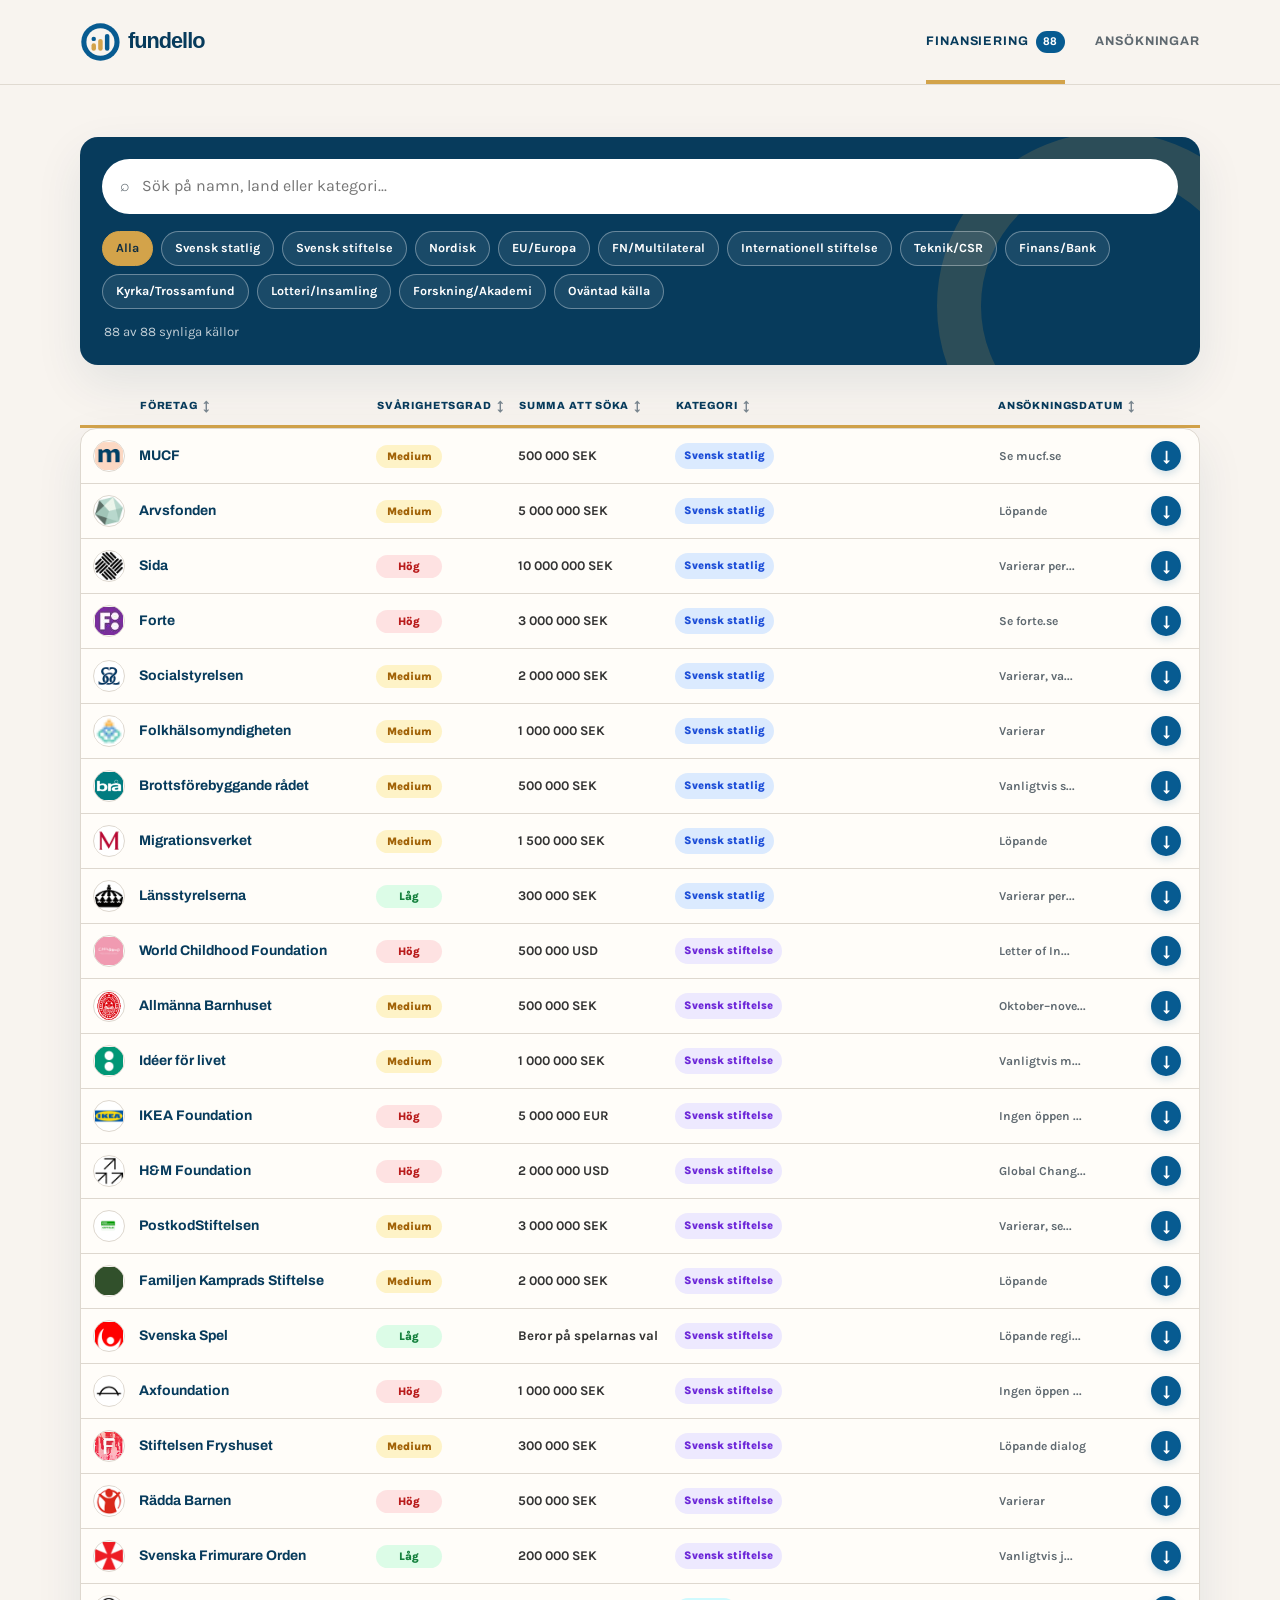
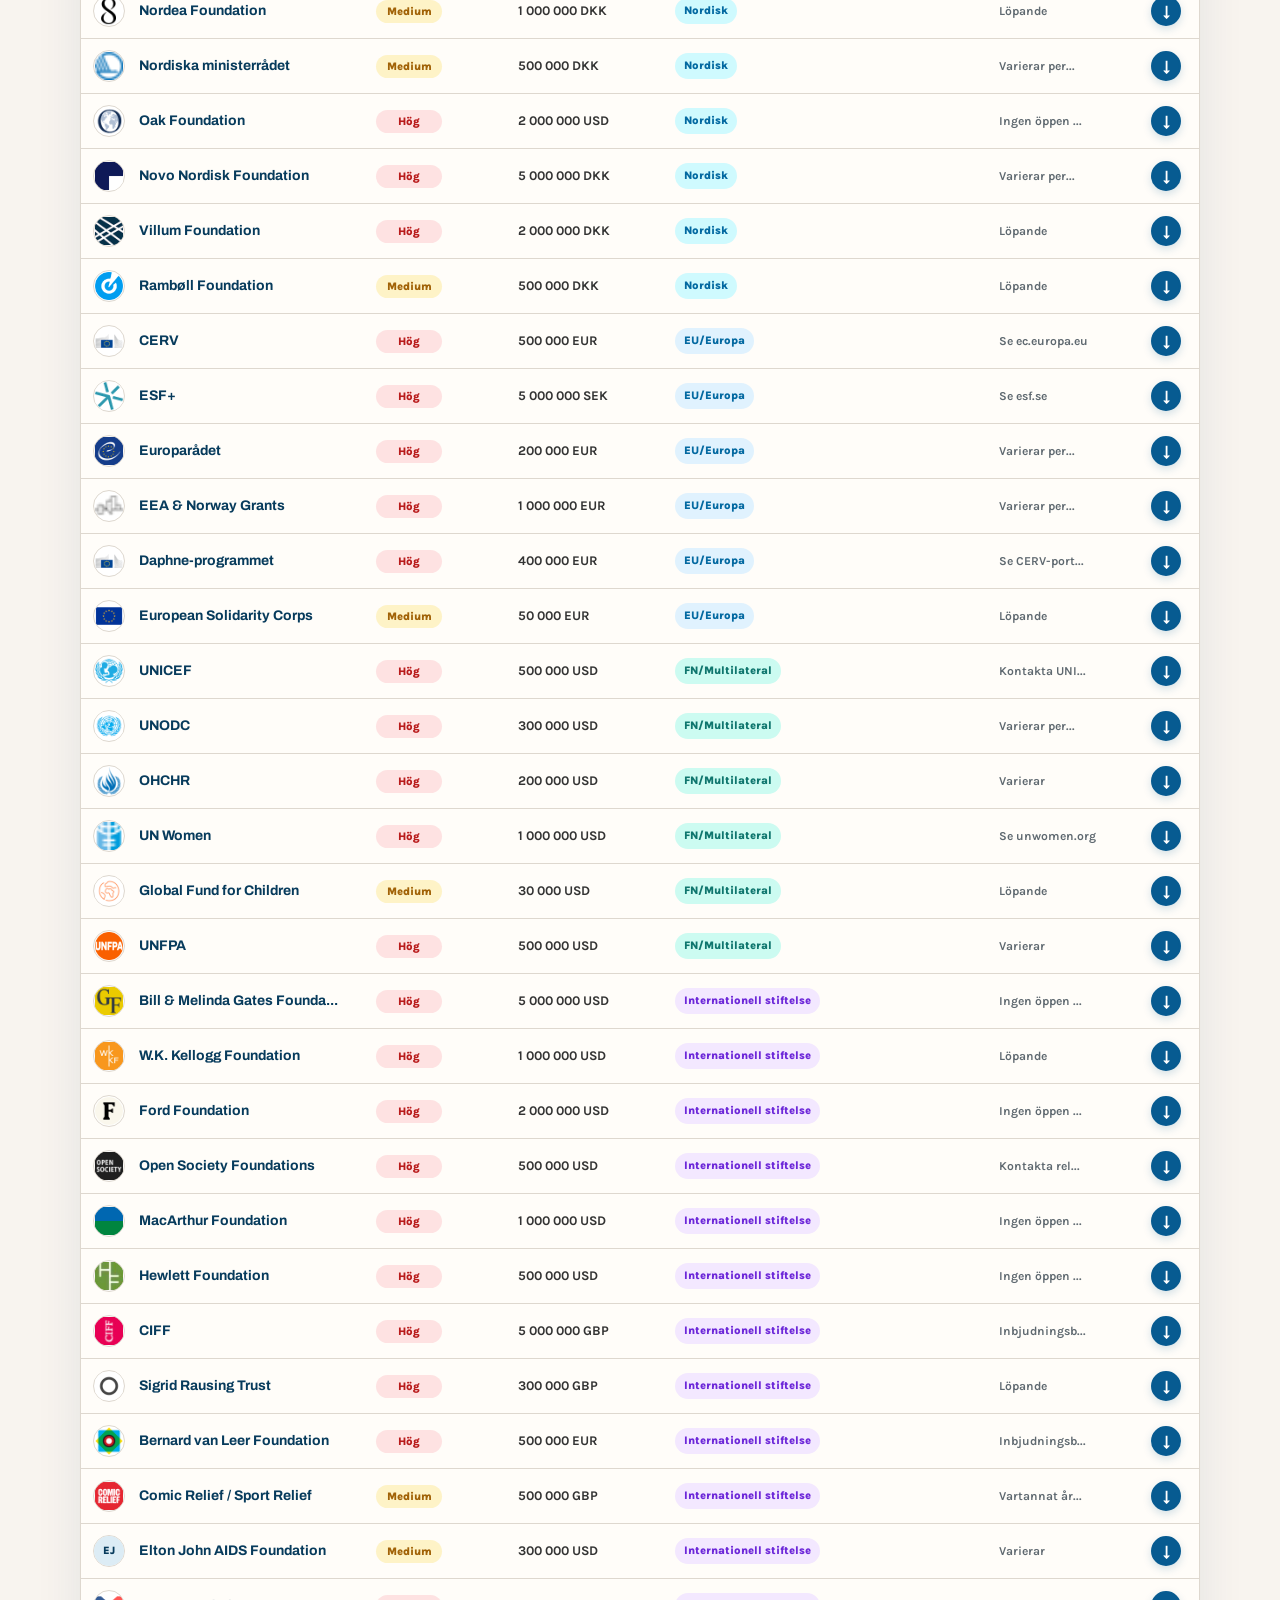
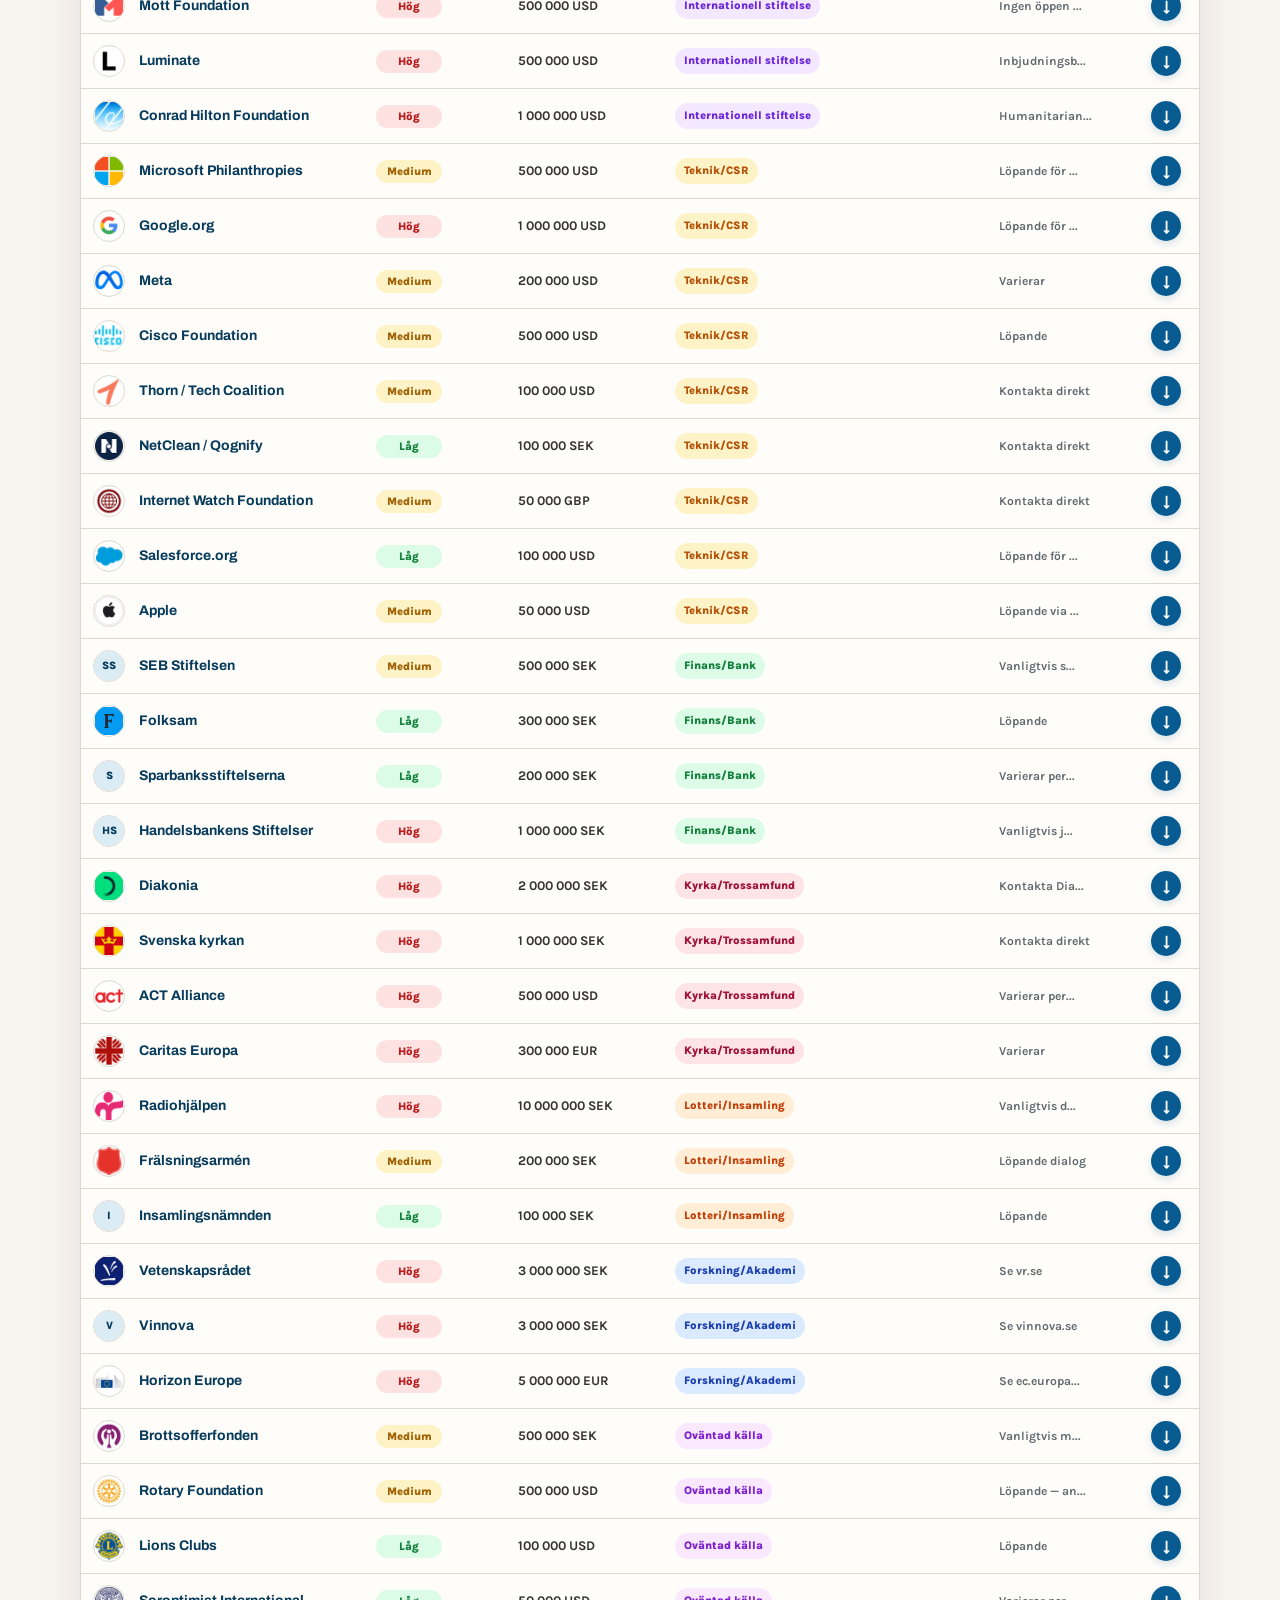
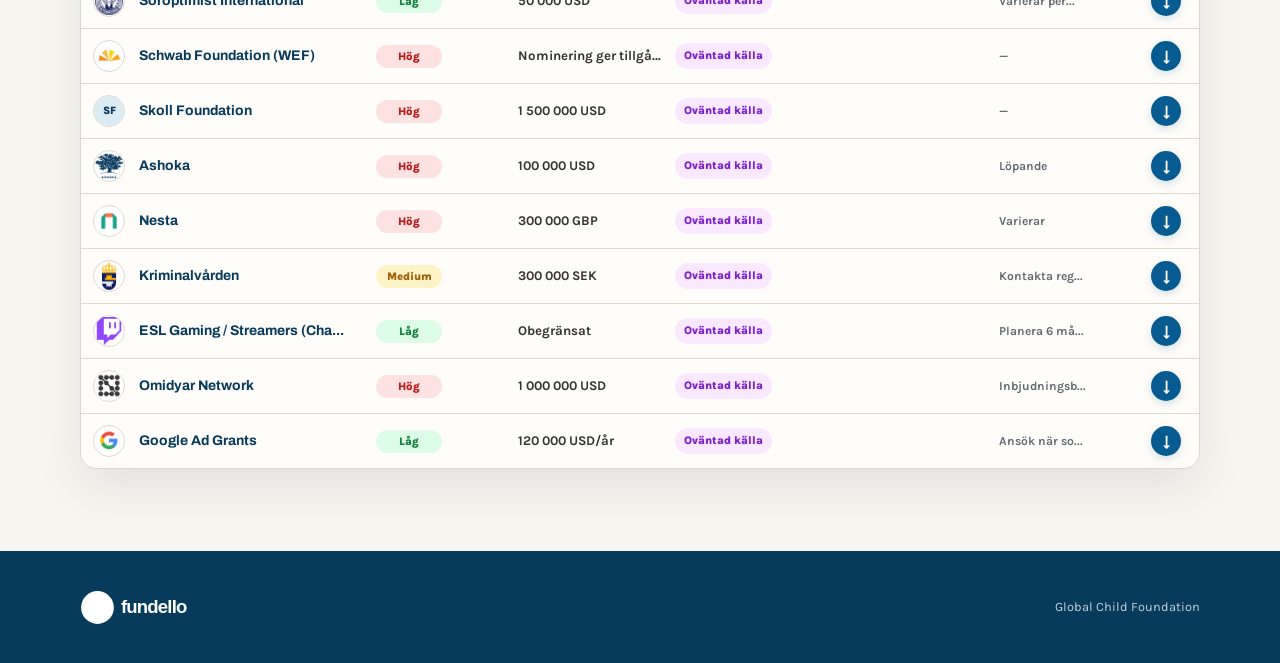
==== commit 218c5f16: "Add sortable funding columns" ====
--- a/index.html
+++ b/index.html
@@ -9,8 +9,8 @@
   <link rel="preconnect" href="https://fonts.googleapis.com">
   <link rel="preconnect" href="https://fonts.gstatic.com" crossorigin>
   <link href="https://fonts.googleapis.com/css2?family=Archivo:wght@600;700;800&family=Karla:wght@400;500;600;700&display=swap" rel="stylesheet">
-  <link rel="stylesheet" href="style.css?v=20260608-4">
-  <script src="app.js?v=20260608-3" defer></script>
+  <link rel="stylesheet" href="style.css?v=20260608-6">
+  <script src="app.js?v=20260608-6" defer></script>
 </head>
 <body data-page="funding">
   <header class="site-header">
@@ -38,13 +38,13 @@
       </div>
     </section>
 
-    <div class="funding-column-headings" aria-hidden="true">
+    <div class="funding-column-headings" aria-label="Sortera finansieringskällor">
       <span></span>
-      <span>Företag</span>
-      <span>Svårighetsgrad</span>
-      <span>Summa att söka</span>
-      <span>Kategori</span>
-      <span>Ansökningsdatum</span>
+      <button type="button" class="sort-heading" data-sort="name">Företag <span aria-hidden="true">↕</span></button>
+      <button type="button" class="sort-heading" data-sort="difficulty">Svårighetsgrad <span aria-hidden="true">↕</span></button>
+      <button type="button" class="sort-heading" data-sort="amount">Summa att söka <span aria-hidden="true">↕</span></button>
+      <button type="button" class="sort-heading" data-sort="category">Kategori <span aria-hidden="true">↕</span></button>
+      <button type="button" class="sort-heading" data-sort="deadline">Ansökningsdatum <span aria-hidden="true">↕</span></button>
       <span></span>
     </div>
     <section class="accordion-list funding-list" id="funding-list" aria-live="polite">
--- a/style.css
+++ b/style.css
@@ -96,8 +96,12 @@
 .accordion-item { overflow: hidden; border-bottom: 1px solid var(--line); }
 .accordion-item:last-child { border-bottom: 0; }
 .accordion-header { width: 100%; display: grid; grid-template-columns: minmax(120px, auto) minmax(180px, 1fr) auto auto 24px; gap: 0 12px; align-items: center; border: 0; background: transparent; padding: 11px 12px; color: var(--ink); text-align: left; cursor: pointer; min-height: 54px; }
-.funding-list .accordion-header, .funding-column-headings { grid-template-columns: 34px minmax(190px, 2fr) 115px minmax(120px, 145px) minmax(115px, 1fr) 125px 22px; }
+.funding-list .accordion-header, .funding-column-headings { grid-template-columns: 34px minmax(175px, 225px) 130px 145px minmax(150px, 1fr) 140px 36px; }
 .funding-column-headings { display: grid; gap: 0 12px; padding: 9px 14px; border-bottom: 3px solid var(--gold); color: var(--green-dark); font-family: Archivo, sans-serif; font-size: .65rem; font-weight: 800; letter-spacing: .08em; text-transform: uppercase; }
+.sort-heading { display: inline-flex; min-width: 0; align-items: center; gap: 5px; border: 0; background: transparent; padding: 0; color: inherit; cursor: pointer; font: inherit; letter-spacing: inherit; text-align: left; text-transform: inherit; }
+.sort-heading span { color: #7a8790; font-size: .82rem; }
+.sort-heading:hover, .sort-heading.active { color: var(--green); }
+.sort-heading.active span { color: var(--gold); }
 .accordion-header:hover, .accordion-item.open .accordion-header { background: #f0f6f9; }
 .accordion-item.source-applied .accordion-header { background: #ecfdf3; box-shadow: inset 3px 0 0 #16a34a; }
 .accordion-item.source-applied .accordion-header:hover, .accordion-item.source-applied.open .accordion-header { background: #dcfce7; }
@@ -129,7 +133,8 @@
 .date-rolling { background: #dbeafe; color: #1d4ed8; }
 .date-unknown { background: #f3f4f6; color: #6b7280; }
 .date-empty { color: #a2a79e; font-weight: 700; }
-.accordion-chevron { color: var(--gold); font-weight: 900; transition: transform .2s ease; }
+.accordion-chevron { display: grid; width: 30px; height: 30px; place-items: center; border: 2px solid var(--green); border-radius: 50%; background: var(--green); color: #fff; font-family: Archivo, sans-serif; font-size: .9rem; font-weight: 900; line-height: 1; box-shadow: 0 3px 8px rgba(7,91,145,.18); transition: transform .2s ease, background .2s ease; }
+.accordion-header:hover .accordion-chevron { border-color: var(--gold); background: var(--gold); color: var(--green-dark); }
 .accordion-item.open .accordion-chevron { transform: rotate(180deg); }
 .accordion-body { max-height: 0; overflow: hidden; transition: max-height .28s ease; }
 .accordion-content { margin: 0; padding: 20px 22px 23px 58px; border-top: 1px solid var(--line); background: #f6fafc; }
@@ -137,8 +142,12 @@
 .source-status-control { display: grid; gap: 7px; margin-bottom: 16px; }
 .source-status-label { color: var(--green-dark); font-size: .76rem; font-weight: 800; text-transform: uppercase; letter-spacing: .05em; }
 .source-status-options { display: flex; flex-wrap: wrap; gap: 8px; }
-.source-status-option { border: 1px solid var(--line); border-radius: 999px; background: #fff; padding: 8px 14px; color: var(--muted); cursor: pointer; font-family: Archivo, sans-serif; font-size: .78rem; font-weight: 700; }
+.source-status-option { display: inline-flex; align-items: center; gap: 9px; border: 1px solid var(--line); border-radius: 999px; background: #fff; padding: 6px 8px 6px 13px; color: var(--muted); cursor: pointer; font-family: Archivo, sans-serif; font-size: .78rem; font-weight: 700; }
 .source-status-option:hover { border-color: var(--green); color: var(--green-dark); }
+.status-switch { position: relative; width: 34px; height: 20px; flex: 0 0 auto; border-radius: 999px; background: #d8dde0; transition: background .18s ease; }
+.status-switch::after { content: ""; position: absolute; top: 3px; left: 3px; width: 14px; height: 14px; border-radius: 50%; background: #fff; box-shadow: 0 1px 3px rgba(18,43,58,.22); transition: transform .18s ease; }
+.source-status-option.selected .status-switch { background: currentColor; }
+.source-status-option.selected .status-switch::after { transform: translateX(14px); }
 .status-choice-applied.selected { border-color: #9ca3af; background: #f3f4f6; color: #374151; }
 .status-choice-granted.selected { border-color: #6ee7b7; background: #d1fae5; color: #047857; }
 .status-choice-rejected.selected { border-color: #fca5a5; background: #fee2e2; color: #b91c1c; }
@@ -198,7 +207,7 @@
 .application-toolbar { display: flex; flex-wrap: wrap; justify-content: space-between; align-items: center; gap: 16px; }
 .reset-all-button { border: 1px solid #fecaca; border-radius: 999px; background: #fff; padding: 8px 14px; color: #b91c1c; cursor: pointer; font-size: .75rem; font-weight: 800; }
 .reset-all-button:hover { background: #fef2f2; border-color: #f87171; }
-.reset-status-option { border-color: #fecaca; color: #b91c1c; }
+.reset-status-option { padding: 8px 14px; border-color: #fecaca; color: #b91c1c; }
 .reset-status-option:hover { border-color: #f87171; background: #fef2f2; color: #991b1b; }
 .application-status-group { display: grid; }
 .application-status-group + .application-status-group { border-top: 6px solid var(--bg); }
@@ -217,7 +226,7 @@
 @media (max-width: 850px) {
   .kpi-grid { grid-template-columns: repeat(2, 1fr); }
   .accordion-header { grid-template-columns: auto 1fr auto 22px; }
-  .funding-list .accordion-header { grid-template-columns: 34px minmax(0, 1fr) 105px 120px 110px 22px; }
+  .funding-list .accordion-header { grid-template-columns: 34px minmax(0, 1fr) 105px 120px 110px 36px; }
   .funding-list .source-logo { grid-column: 1; }
   .funding-list .accordion-title { grid-column: 2; }
   .funding-list .accordion-column { grid-column: 3; }
@@ -244,8 +253,8 @@
   .news-card { grid-template-columns: auto 1fr; padding: 17px; }
   .news-meta { grid-column: 2; }
   .page-main { padding-top: 42px; }
-  .accordion-header { grid-template-columns: 1fr auto 20px; gap: 9px; padding: 15px; }
-  .funding-list .accordion-header { grid-template-columns: 32px minmax(0, 1fr) 22px; grid-template-rows: auto auto; gap: 5px 10px; padding: 10px; }
+  .accordion-header { grid-template-columns: 1fr auto 34px; gap: 9px; padding: 15px; }
+  .funding-list .accordion-header { grid-template-columns: 32px minmax(0, 1fr) 34px; grid-template-rows: auto auto; gap: 5px 10px; padding: 10px; }
   .funding-list .source-logo { grid-column: 1; grid-row: 1 / 3; }
   .accordion-header .badge { grid-column: 1 / -1; }
   .accordion-title { grid-column: 1; }
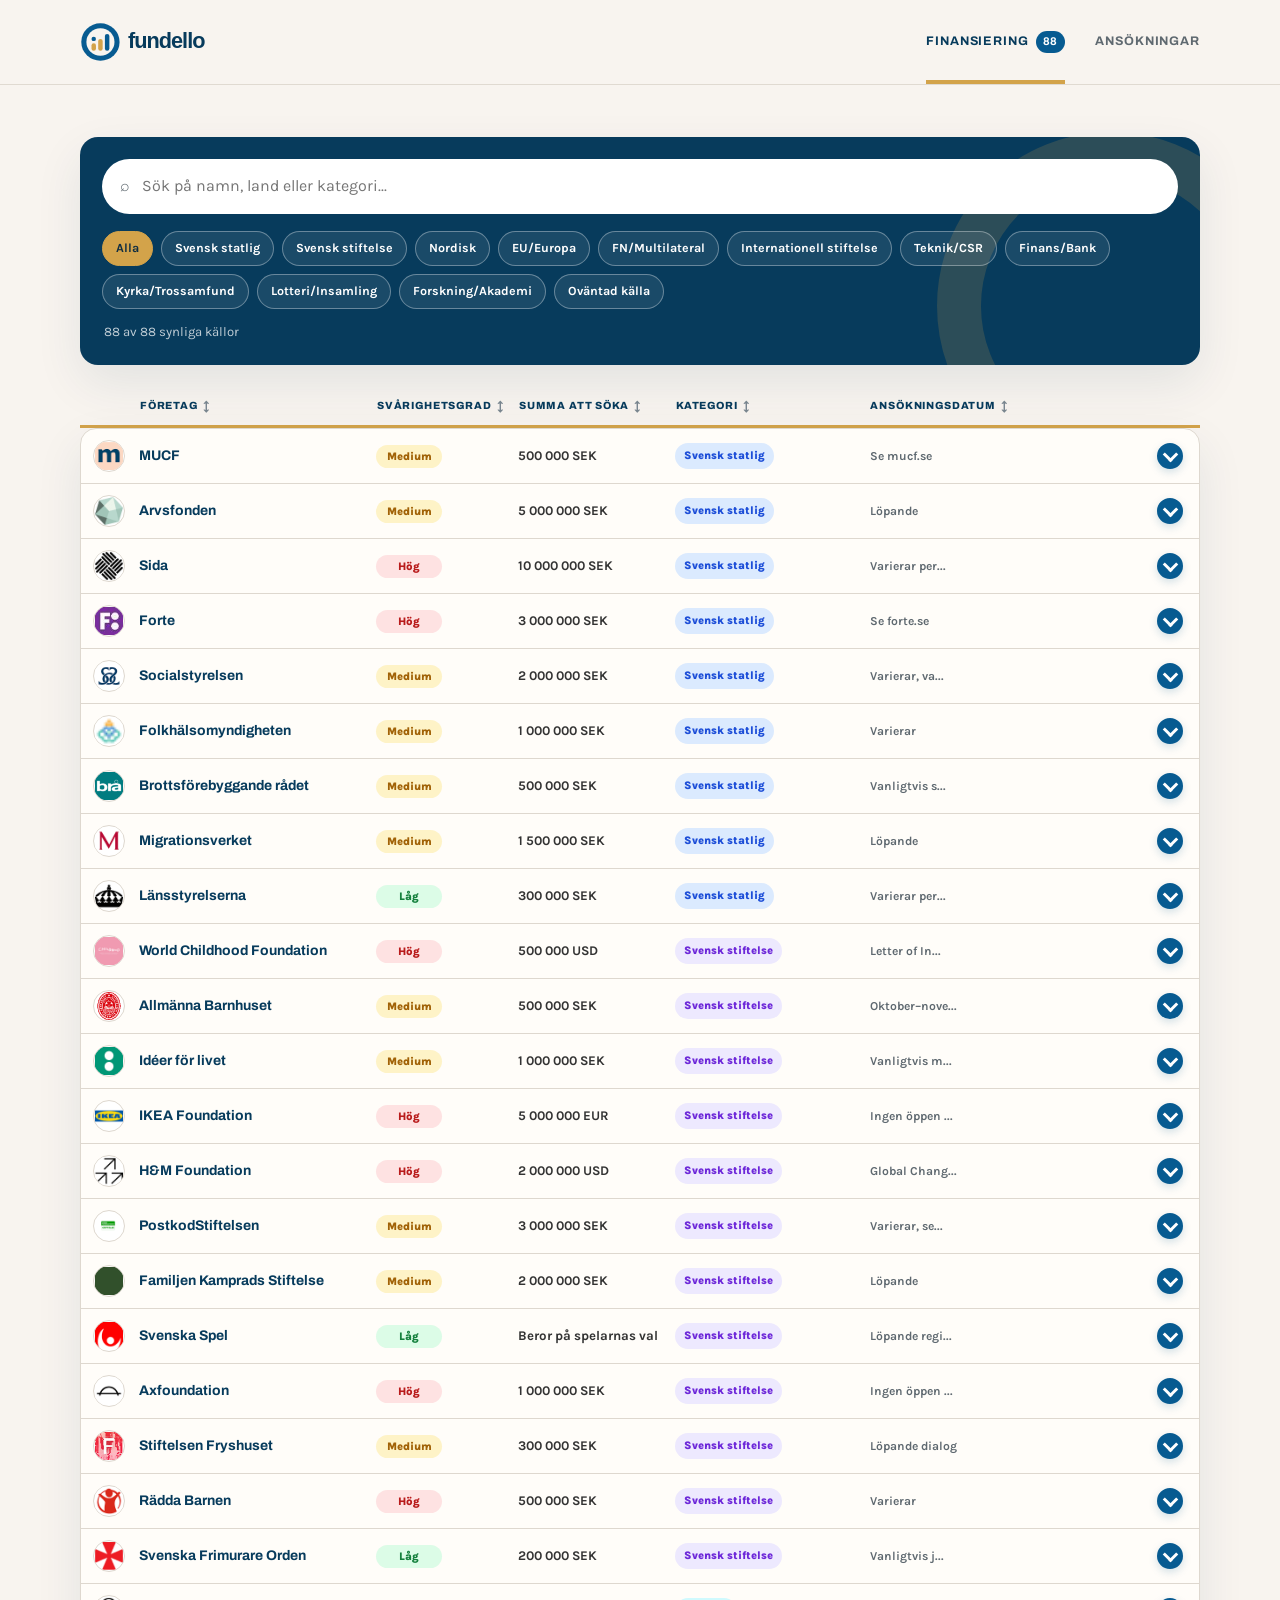
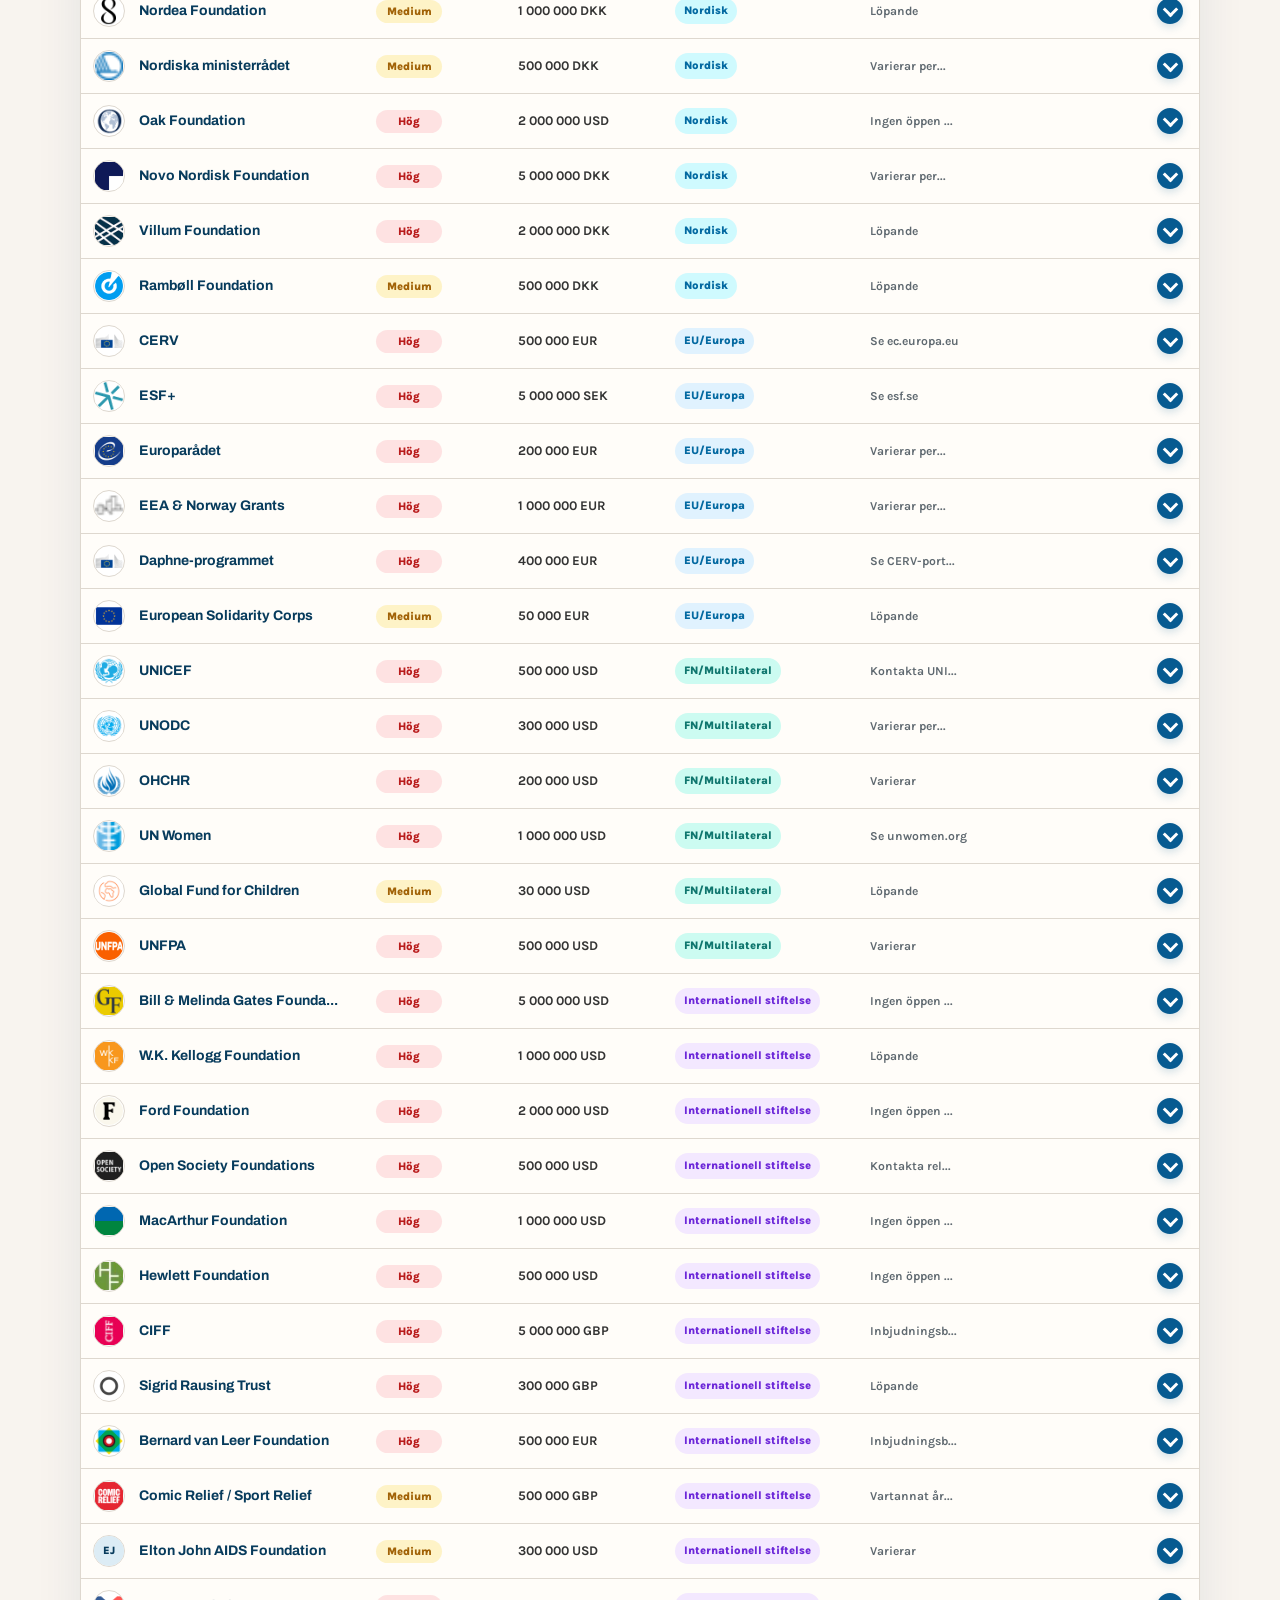
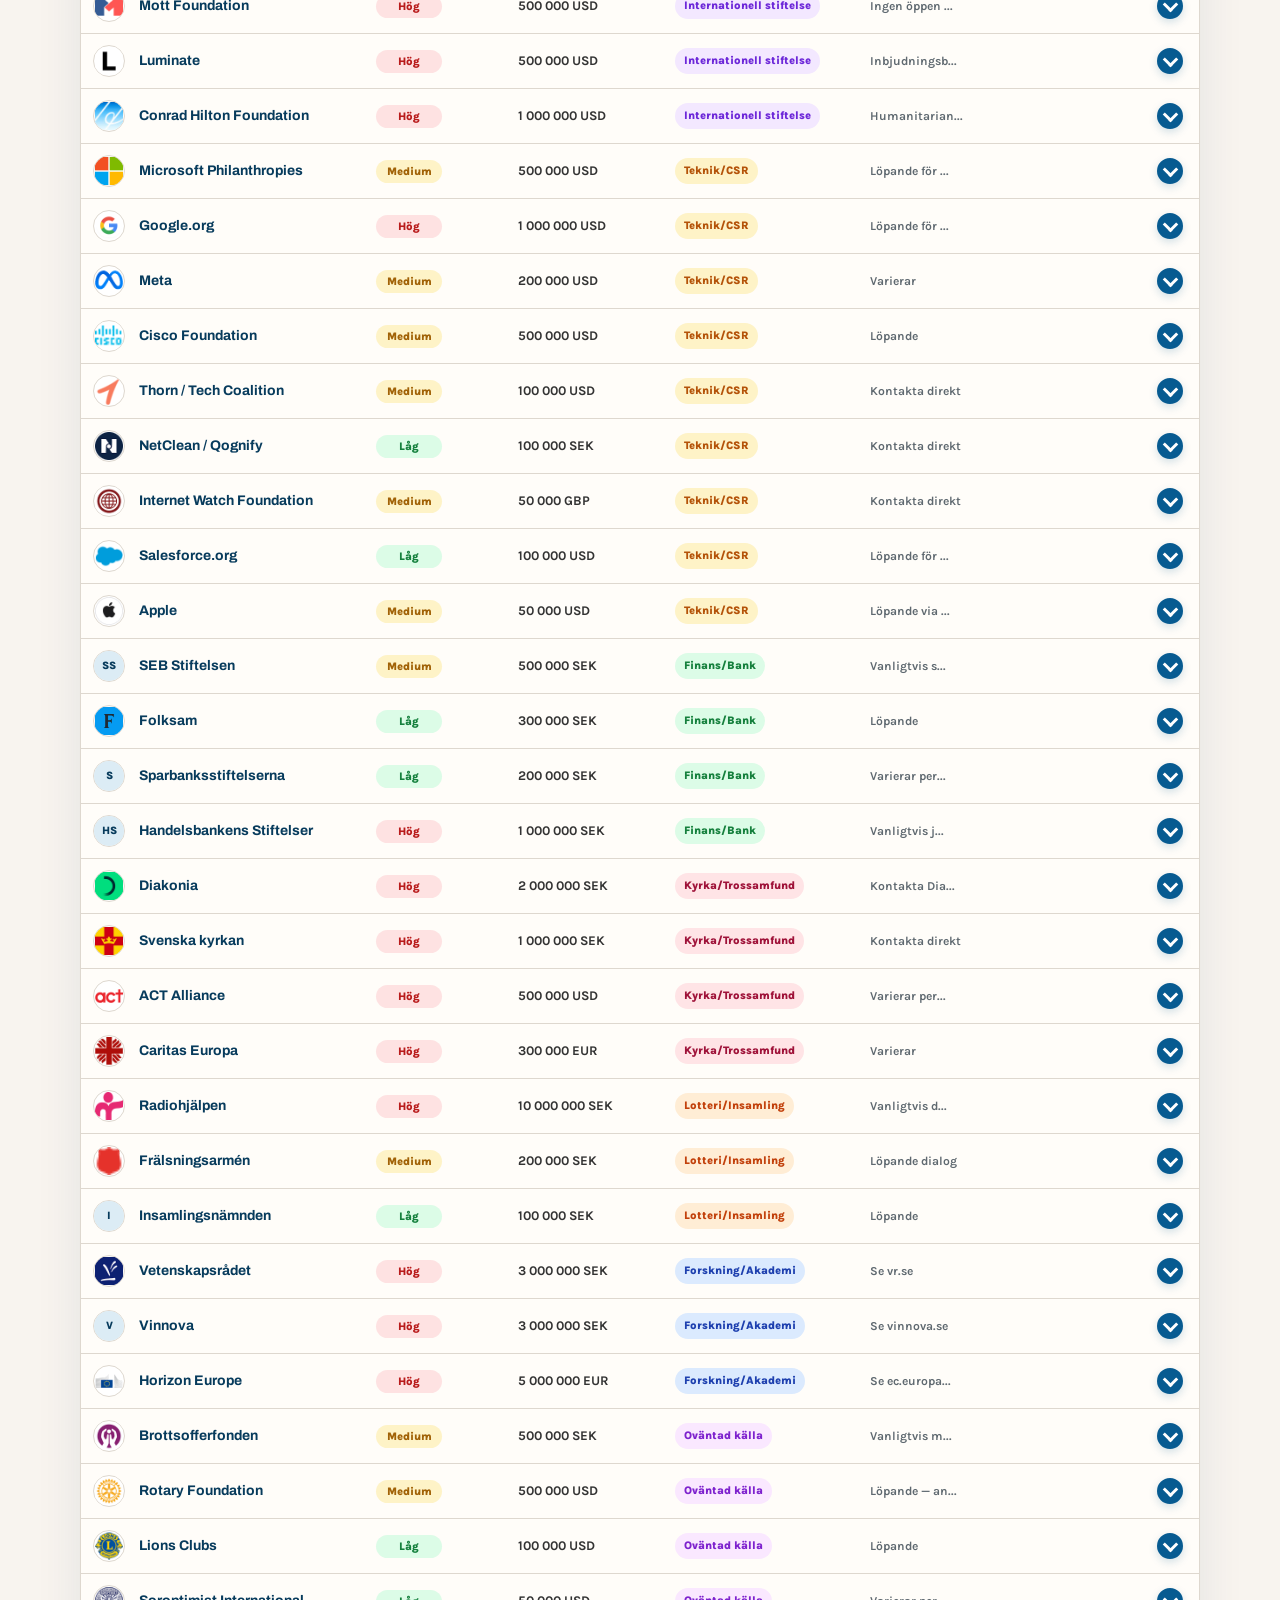
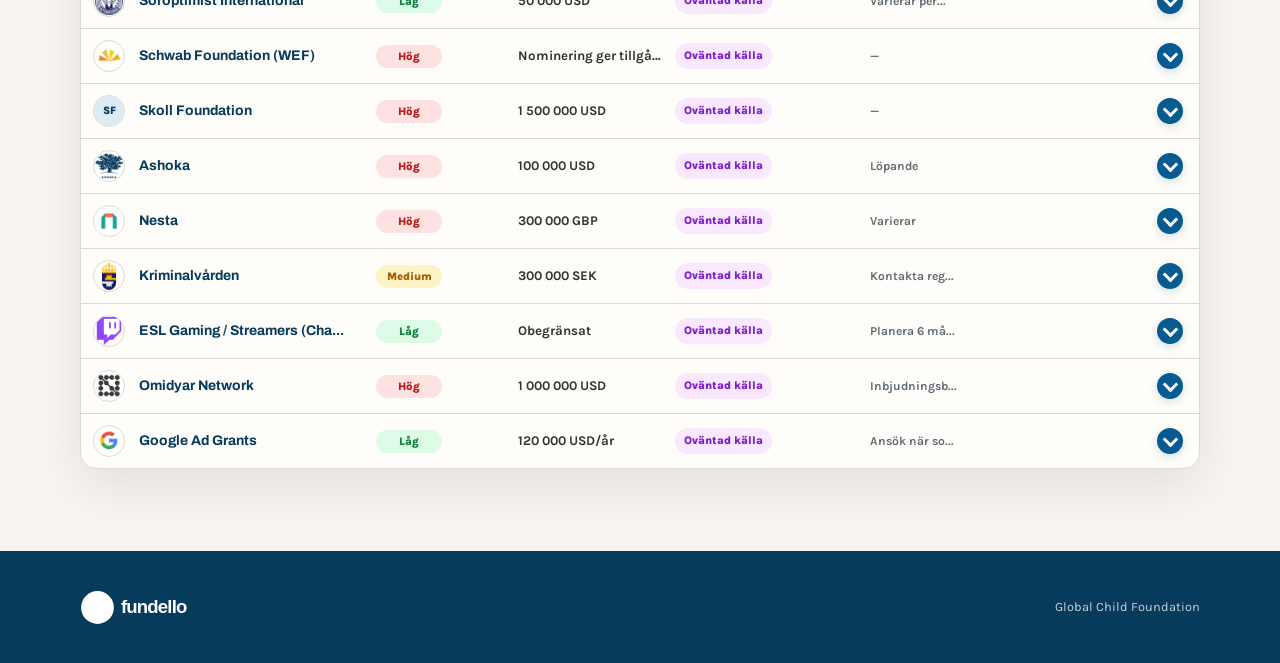
==== commit 273a1056: "Refine deadline column and expand arrow" ====
--- a/index.html
+++ b/index.html
@@ -9,8 +9,8 @@
   <link rel="preconnect" href="https://fonts.googleapis.com">
   <link rel="preconnect" href="https://fonts.gstatic.com" crossorigin>
   <link href="https://fonts.googleapis.com/css2?family=Archivo:wght@600;700;800&family=Karla:wght@400;500;600;700&display=swap" rel="stylesheet">
-  <link rel="stylesheet" href="style.css?v=20260608-6">
-  <script src="app.js?v=20260608-6" defer></script>
+  <link rel="stylesheet" href="style.css?v=20260608-7">
+  <script src="app.js?v=20260608-7" defer></script>
 </head>
 <body data-page="funding">
   <header class="site-header">
--- a/style.css
+++ b/style.css
@@ -96,7 +96,7 @@
 .accordion-item { overflow: hidden; border-bottom: 1px solid var(--line); }
 .accordion-item:last-child { border-bottom: 0; }
 .accordion-header { width: 100%; display: grid; grid-template-columns: minmax(120px, auto) minmax(180px, 1fr) auto auto 24px; gap: 0 12px; align-items: center; border: 0; background: transparent; padding: 11px 12px; color: var(--ink); text-align: left; cursor: pointer; min-height: 54px; }
-.funding-list .accordion-header, .funding-column-headings { grid-template-columns: 34px minmax(175px, 225px) 130px 145px minmax(150px, 1fr) 140px 36px; }
+.funding-list .accordion-header, .funding-column-headings { grid-template-columns: 34px minmax(175px, 225px) 130px 145px minmax(130px, .8fr) minmax(170px, 1.2fr) 30px; }
 .funding-column-headings { display: grid; gap: 0 12px; padding: 9px 14px; border-bottom: 3px solid var(--gold); color: var(--green-dark); font-family: Archivo, sans-serif; font-size: .65rem; font-weight: 800; letter-spacing: .08em; text-transform: uppercase; }
 .sort-heading { display: inline-flex; min-width: 0; align-items: center; gap: 5px; border: 0; background: transparent; padding: 0; color: inherit; cursor: pointer; font: inherit; letter-spacing: inherit; text-align: left; text-transform: inherit; }
 .sort-heading span { color: #7a8790; font-size: .82rem; }
@@ -133,8 +133,10 @@
 .date-rolling { background: #dbeafe; color: #1d4ed8; }
 .date-unknown { background: #f3f4f6; color: #6b7280; }
 .date-empty { color: #a2a79e; font-weight: 700; }
-.accordion-chevron { display: grid; width: 30px; height: 30px; place-items: center; border: 2px solid var(--green); border-radius: 50%; background: var(--green); color: #fff; font-family: Archivo, sans-serif; font-size: .9rem; font-weight: 900; line-height: 1; box-shadow: 0 3px 8px rgba(7,91,145,.18); transition: transform .2s ease, background .2s ease; }
+.accordion-chevron { display: grid; width: 26px; height: 26px; place-items: center; border: 2px solid var(--green); border-radius: 50%; background: var(--green); box-shadow: 0 3px 8px rgba(7,91,145,.18); transition: transform .2s ease, background .2s ease; }
+.accordion-chevron::before { content: ""; width: 8px; height: 8px; border-right: 3px solid #fff; border-bottom: 3px solid #fff; transform: translateY(-2px) rotate(45deg); }
 .accordion-header:hover .accordion-chevron { border-color: var(--gold); background: var(--gold); color: var(--green-dark); }
+.accordion-header:hover .accordion-chevron::before { border-color: var(--green-dark); }
 .accordion-item.open .accordion-chevron { transform: rotate(180deg); }
 .accordion-body { max-height: 0; overflow: hidden; transition: max-height .28s ease; }
 .accordion-content { margin: 0; padding: 20px 22px 23px 58px; border-top: 1px solid var(--line); background: #f6fafc; }
@@ -226,7 +228,7 @@
 @media (max-width: 850px) {
   .kpi-grid { grid-template-columns: repeat(2, 1fr); }
   .accordion-header { grid-template-columns: auto 1fr auto 22px; }
-  .funding-list .accordion-header { grid-template-columns: 34px minmax(0, 1fr) 105px 120px 110px 36px; }
+  .funding-list .accordion-header { grid-template-columns: 34px minmax(0, 1fr) 105px 120px 130px 30px; }
   .funding-list .source-logo { grid-column: 1; }
   .funding-list .accordion-title { grid-column: 2; }
   .funding-list .accordion-column { grid-column: 3; }
@@ -253,8 +255,8 @@
   .news-card { grid-template-columns: auto 1fr; padding: 17px; }
   .news-meta { grid-column: 2; }
   .page-main { padding-top: 42px; }
-  .accordion-header { grid-template-columns: 1fr auto 34px; gap: 9px; padding: 15px; }
-  .funding-list .accordion-header { grid-template-columns: 32px minmax(0, 1fr) 34px; grid-template-rows: auto auto; gap: 5px 10px; padding: 10px; }
+  .accordion-header { grid-template-columns: 1fr auto 30px; gap: 9px; padding: 15px; }
+  .funding-list .accordion-header { grid-template-columns: 32px minmax(0, 1fr) 30px; grid-template-rows: auto auto; gap: 5px 10px; padding: 10px; }
   .funding-list .source-logo { grid-column: 1; grid-row: 1 / 3; }
   .accordion-header .badge { grid-column: 1 / -1; }
   .accordion-title { grid-column: 1; }
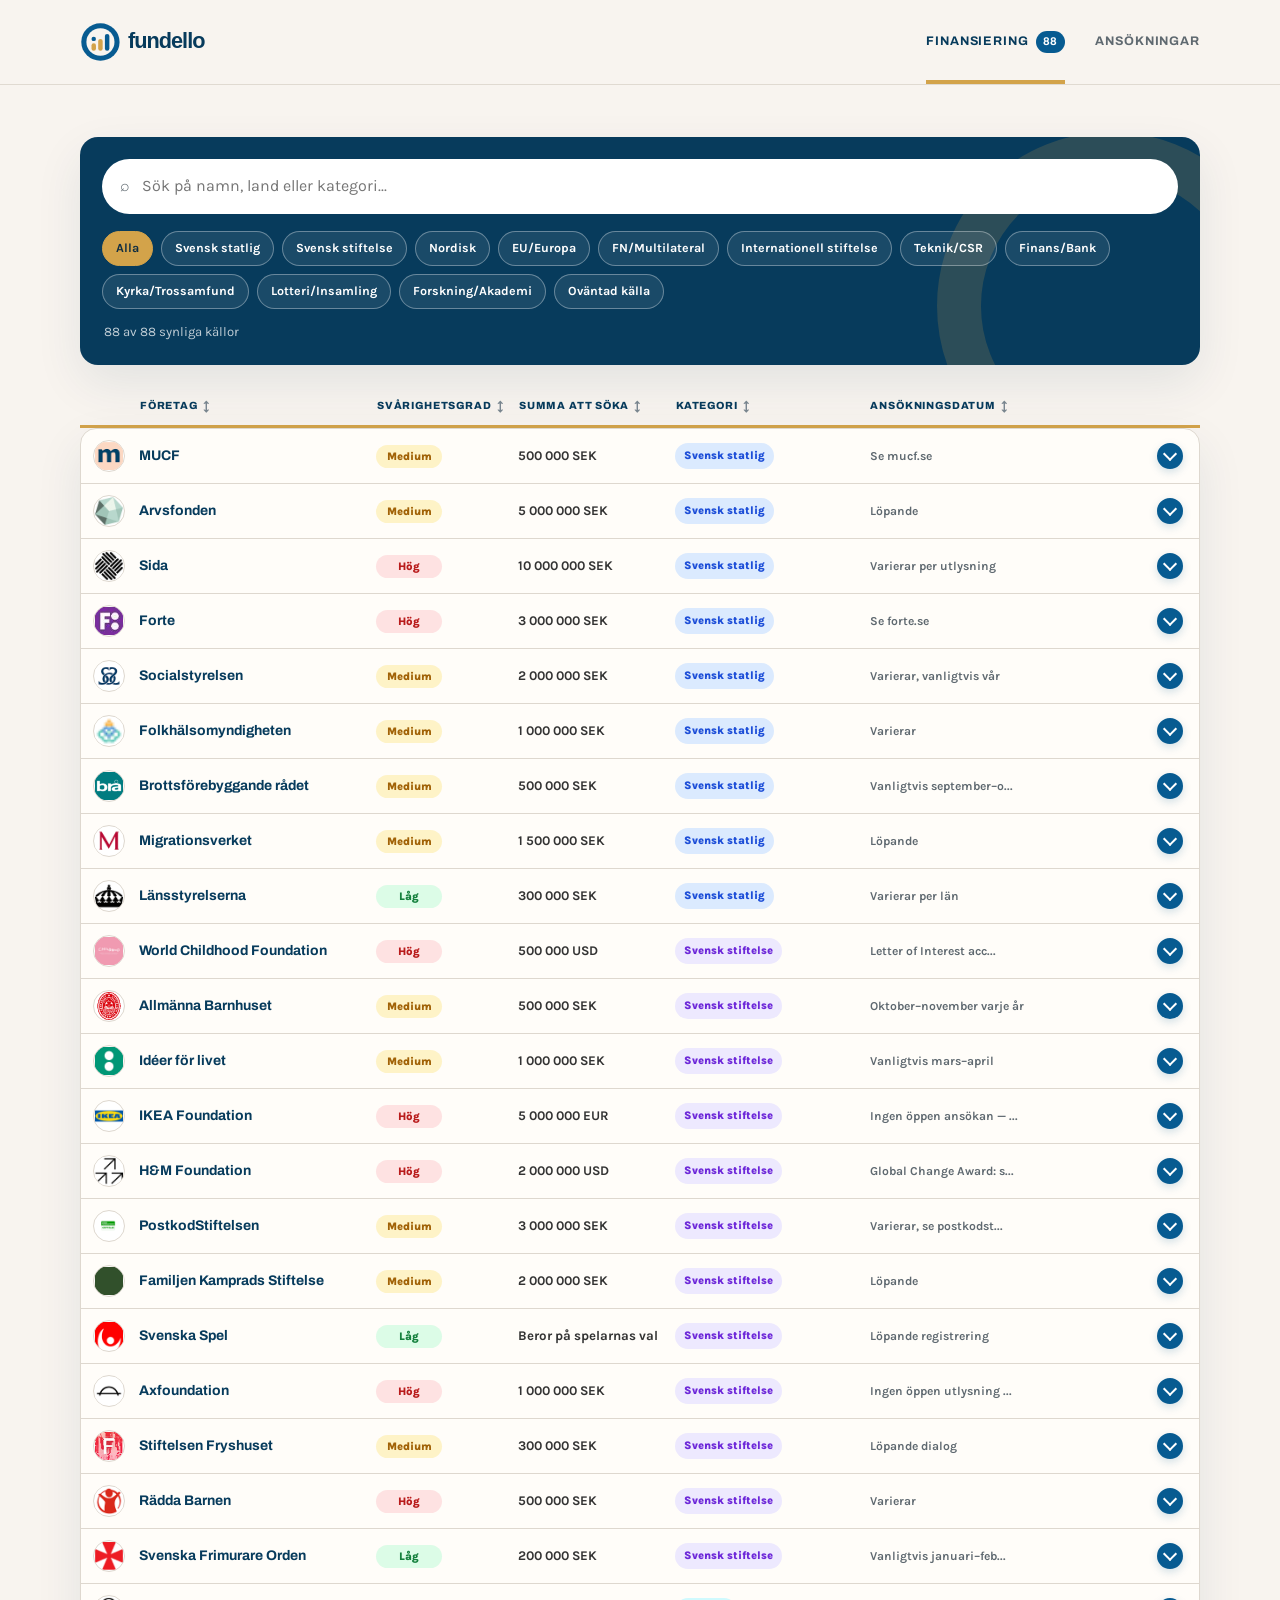
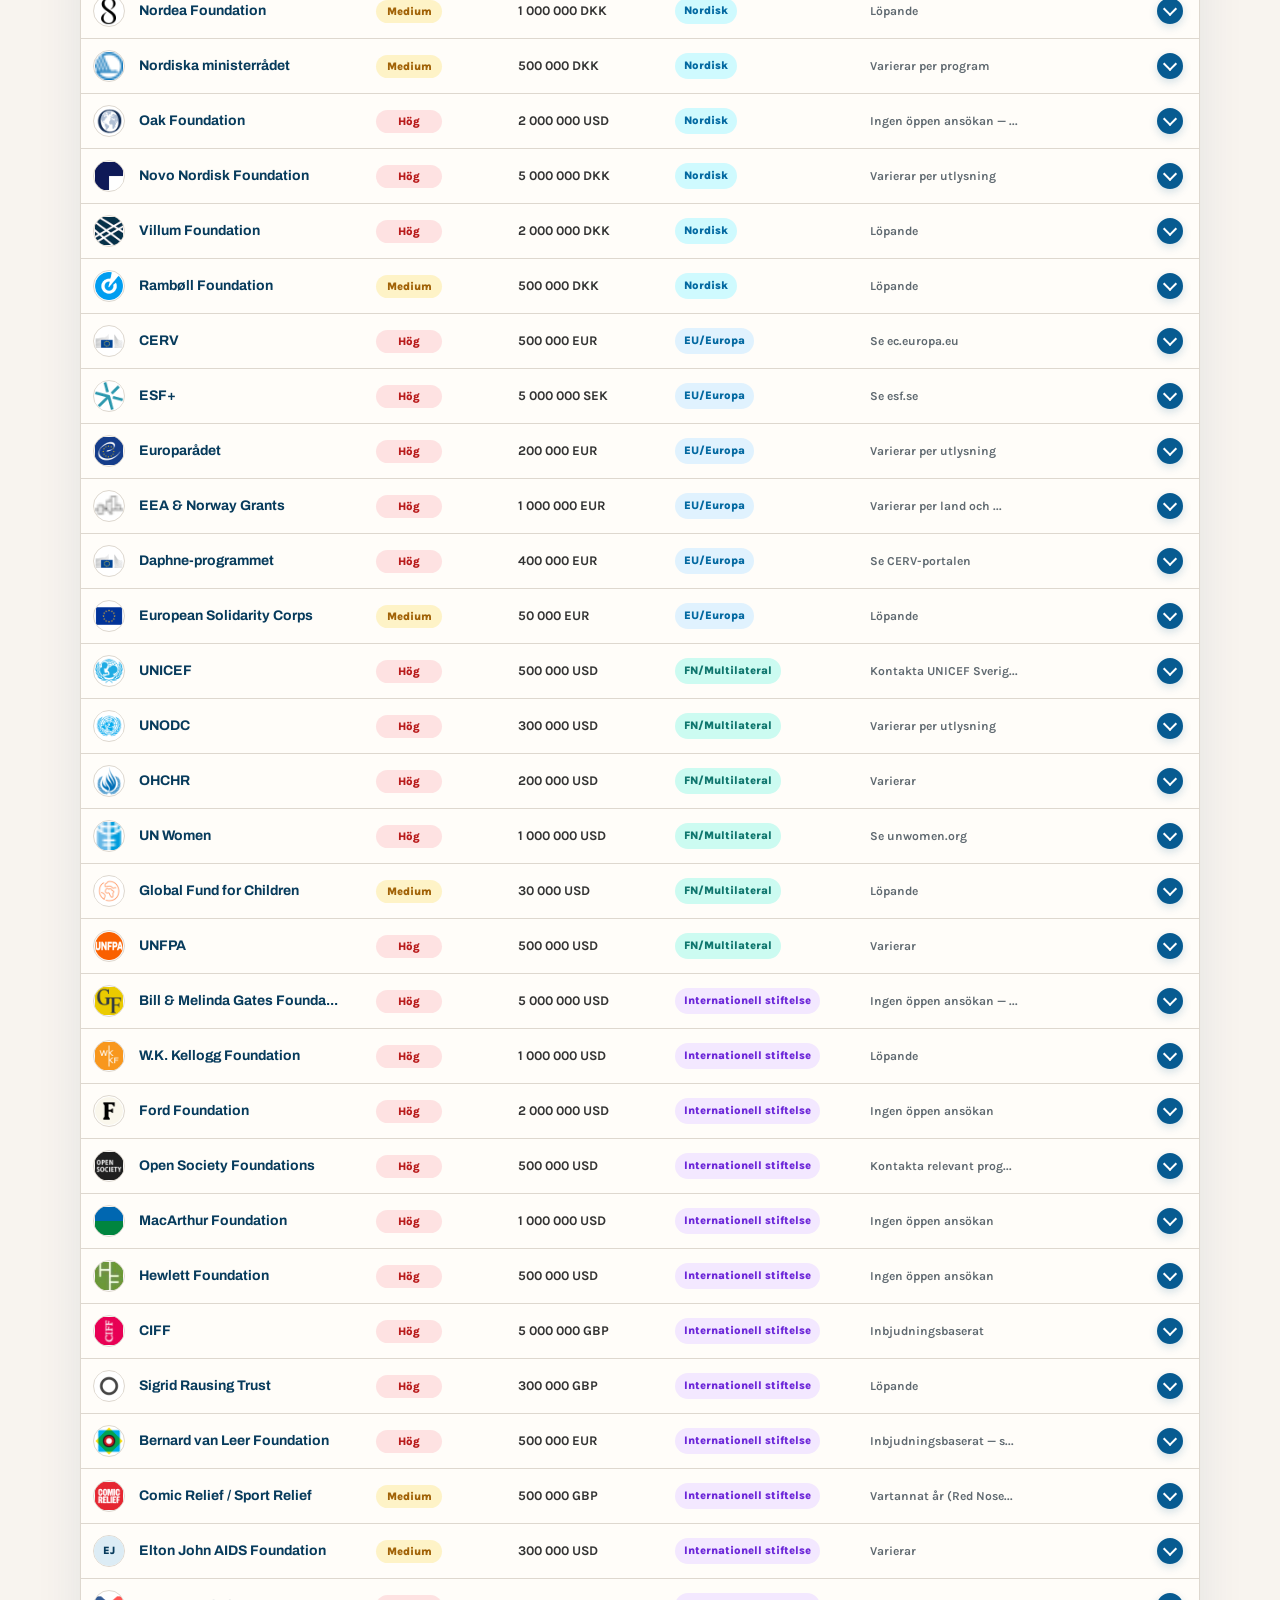
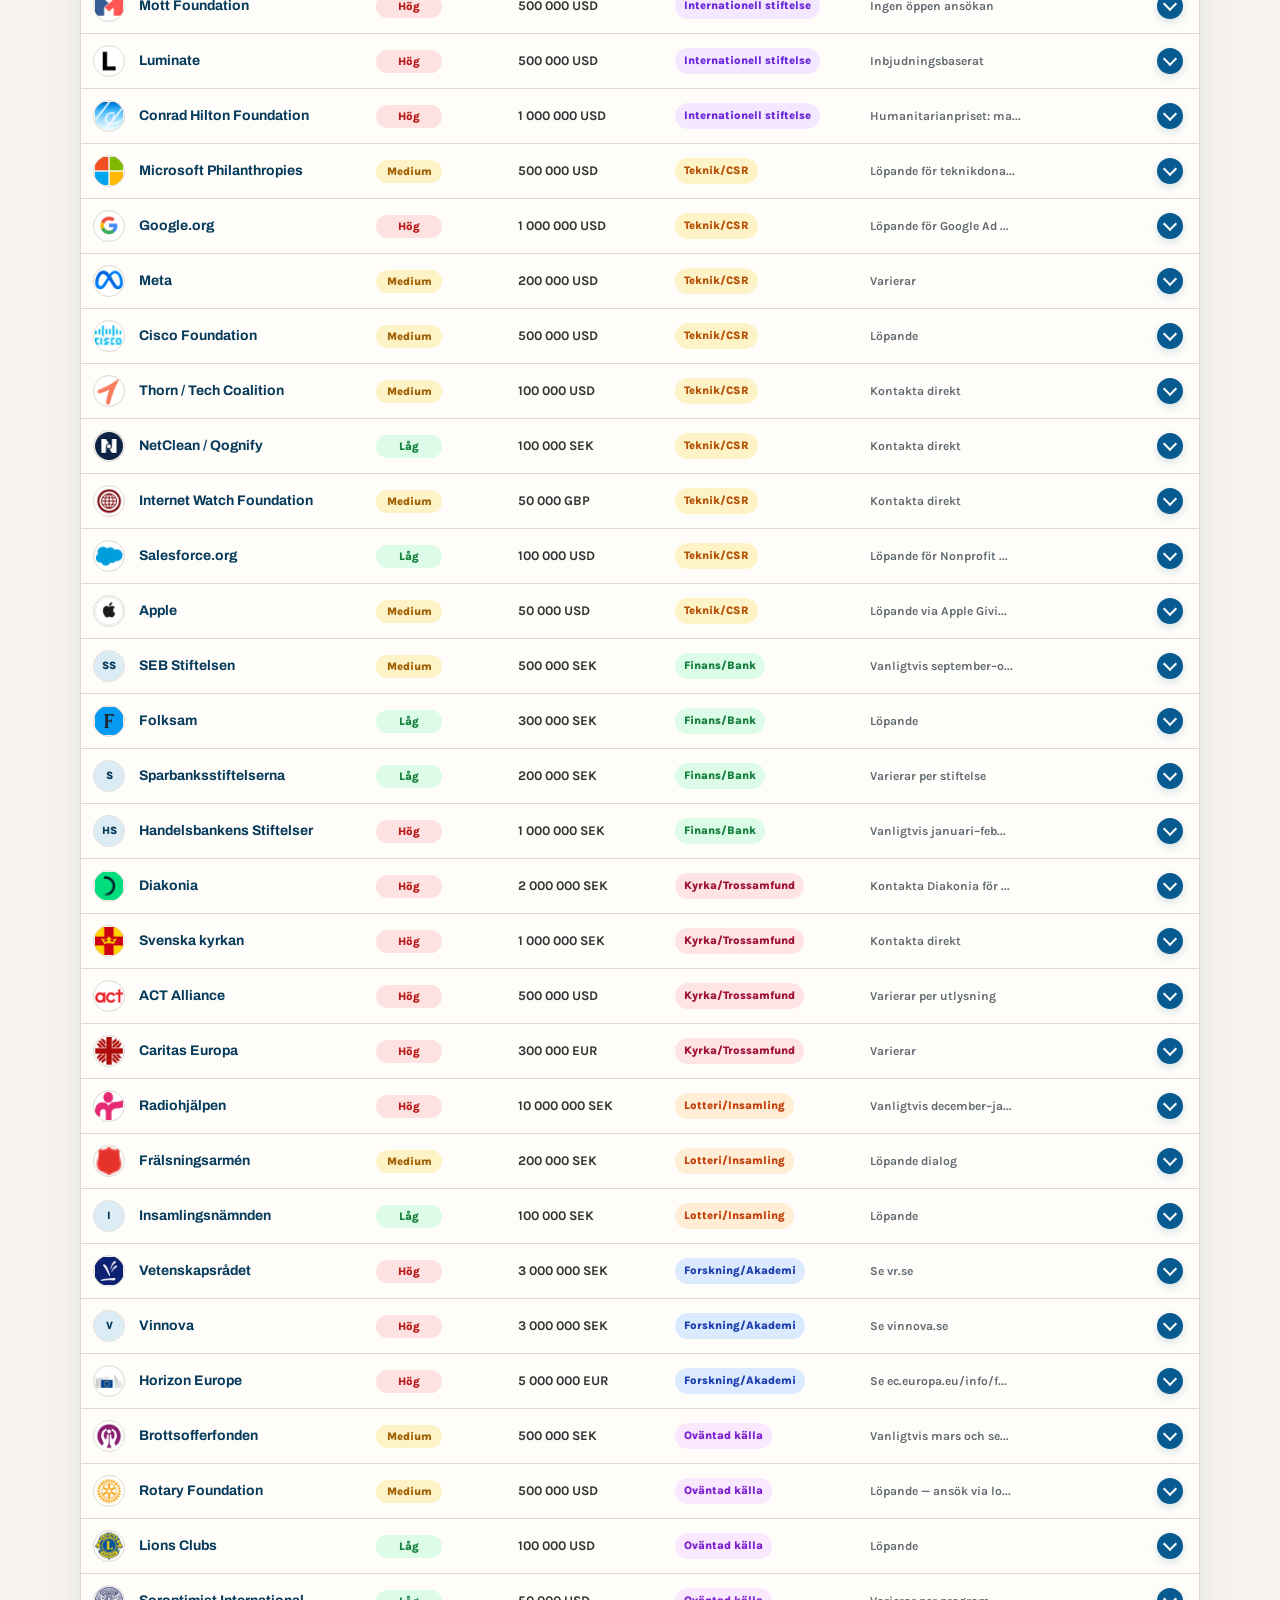
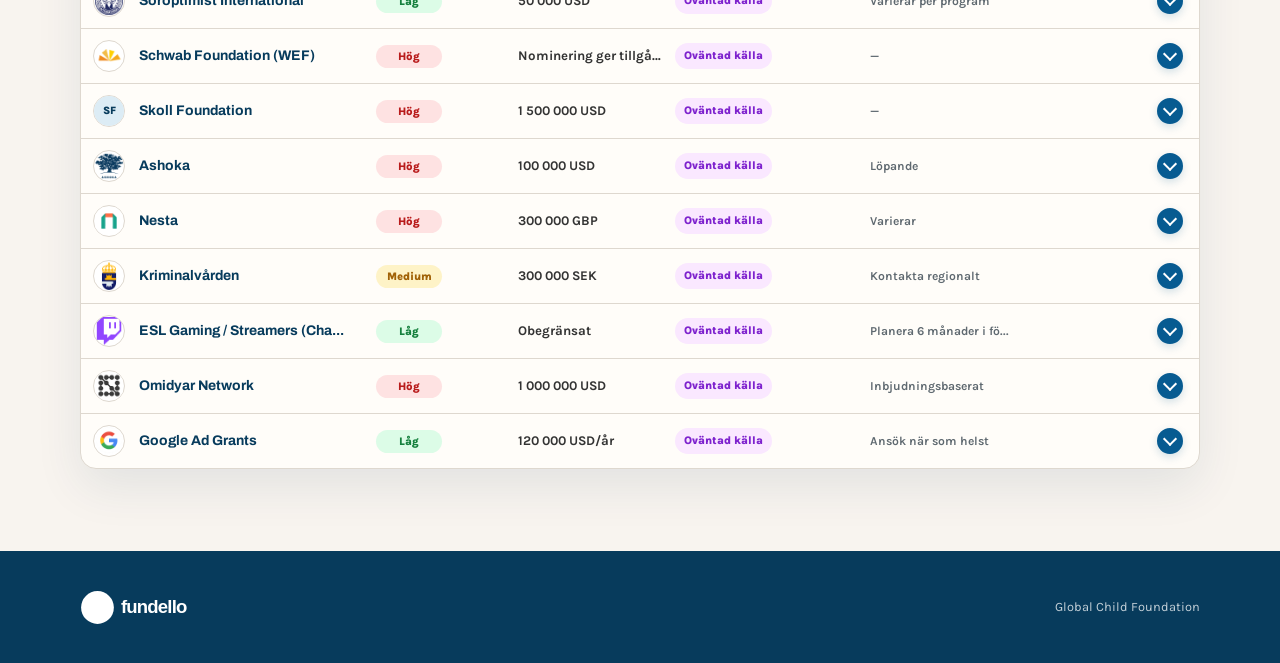
==== commit e6cda93b: "Extend deadline labels and thin arrow" ====
--- a/index.html
+++ b/index.html
@@ -9,8 +9,8 @@
   <link rel="preconnect" href="https://fonts.googleapis.com">
   <link rel="preconnect" href="https://fonts.gstatic.com" crossorigin>
   <link href="https://fonts.googleapis.com/css2?family=Archivo:wght@600;700;800&family=Karla:wght@400;500;600;700&display=swap" rel="stylesheet">
-  <link rel="stylesheet" href="style.css?v=20260608-7">
-  <script src="app.js?v=20260608-7" defer></script>
+  <link rel="stylesheet" href="style.css?v=20260608-8">
+  <script src="app.js?v=20260608-8" defer></script>
 </head>
 <body data-page="funding">
   <header class="site-header">
--- a/style.css
+++ b/style.css
@@ -134,7 +134,7 @@
 .date-unknown { background: #f3f4f6; color: #6b7280; }
 .date-empty { color: #a2a79e; font-weight: 700; }
 .accordion-chevron { display: grid; width: 26px; height: 26px; place-items: center; border: 2px solid var(--green); border-radius: 50%; background: var(--green); box-shadow: 0 3px 8px rgba(7,91,145,.18); transition: transform .2s ease, background .2s ease; }
-.accordion-chevron::before { content: ""; width: 8px; height: 8px; border-right: 3px solid #fff; border-bottom: 3px solid #fff; transform: translateY(-2px) rotate(45deg); }
+.accordion-chevron::before { content: ""; width: 8px; height: 8px; border-right: 2px solid #fff; border-bottom: 2px solid #fff; transform: translateY(-2px) rotate(45deg); }
 .accordion-header:hover .accordion-chevron { border-color: var(--gold); background: var(--gold); color: var(--green-dark); }
 .accordion-header:hover .accordion-chevron::before { border-color: var(--green-dark); }
 .accordion-item.open .accordion-chevron { transform: rotate(180deg); }
